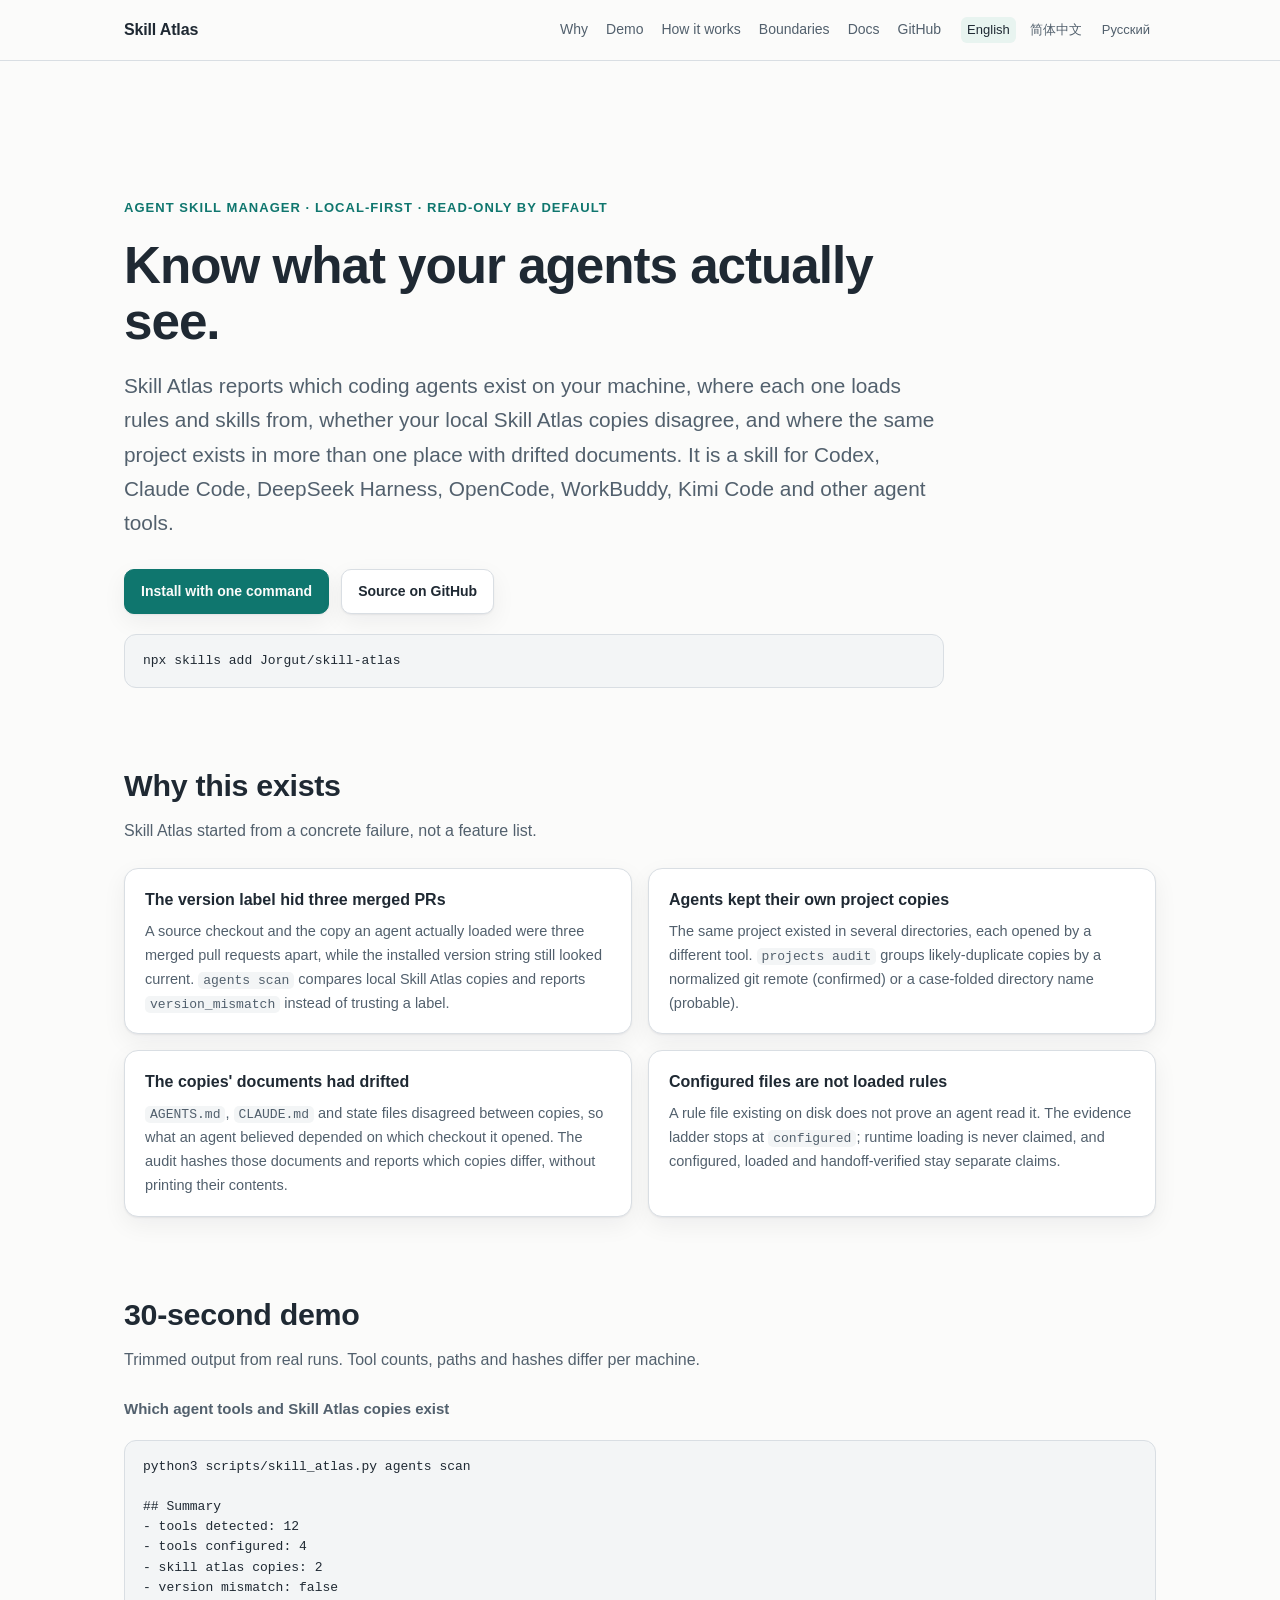
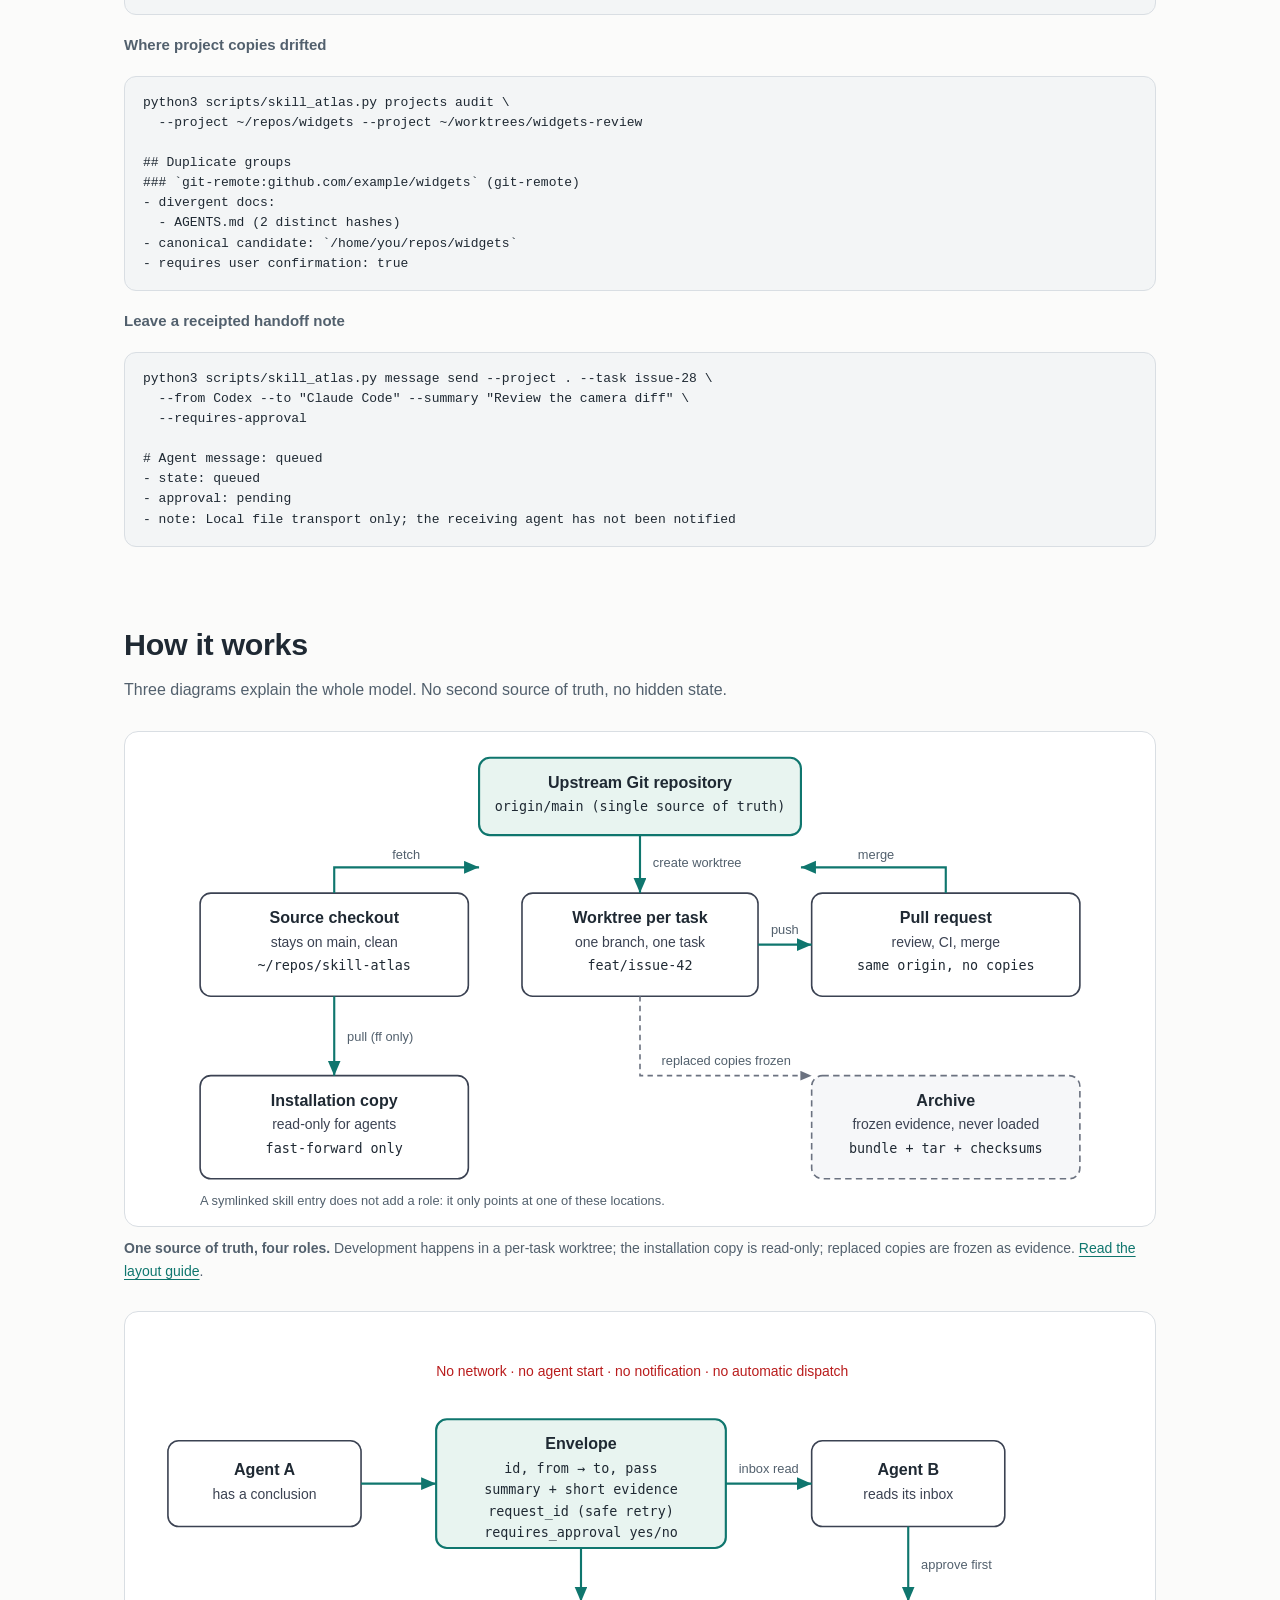
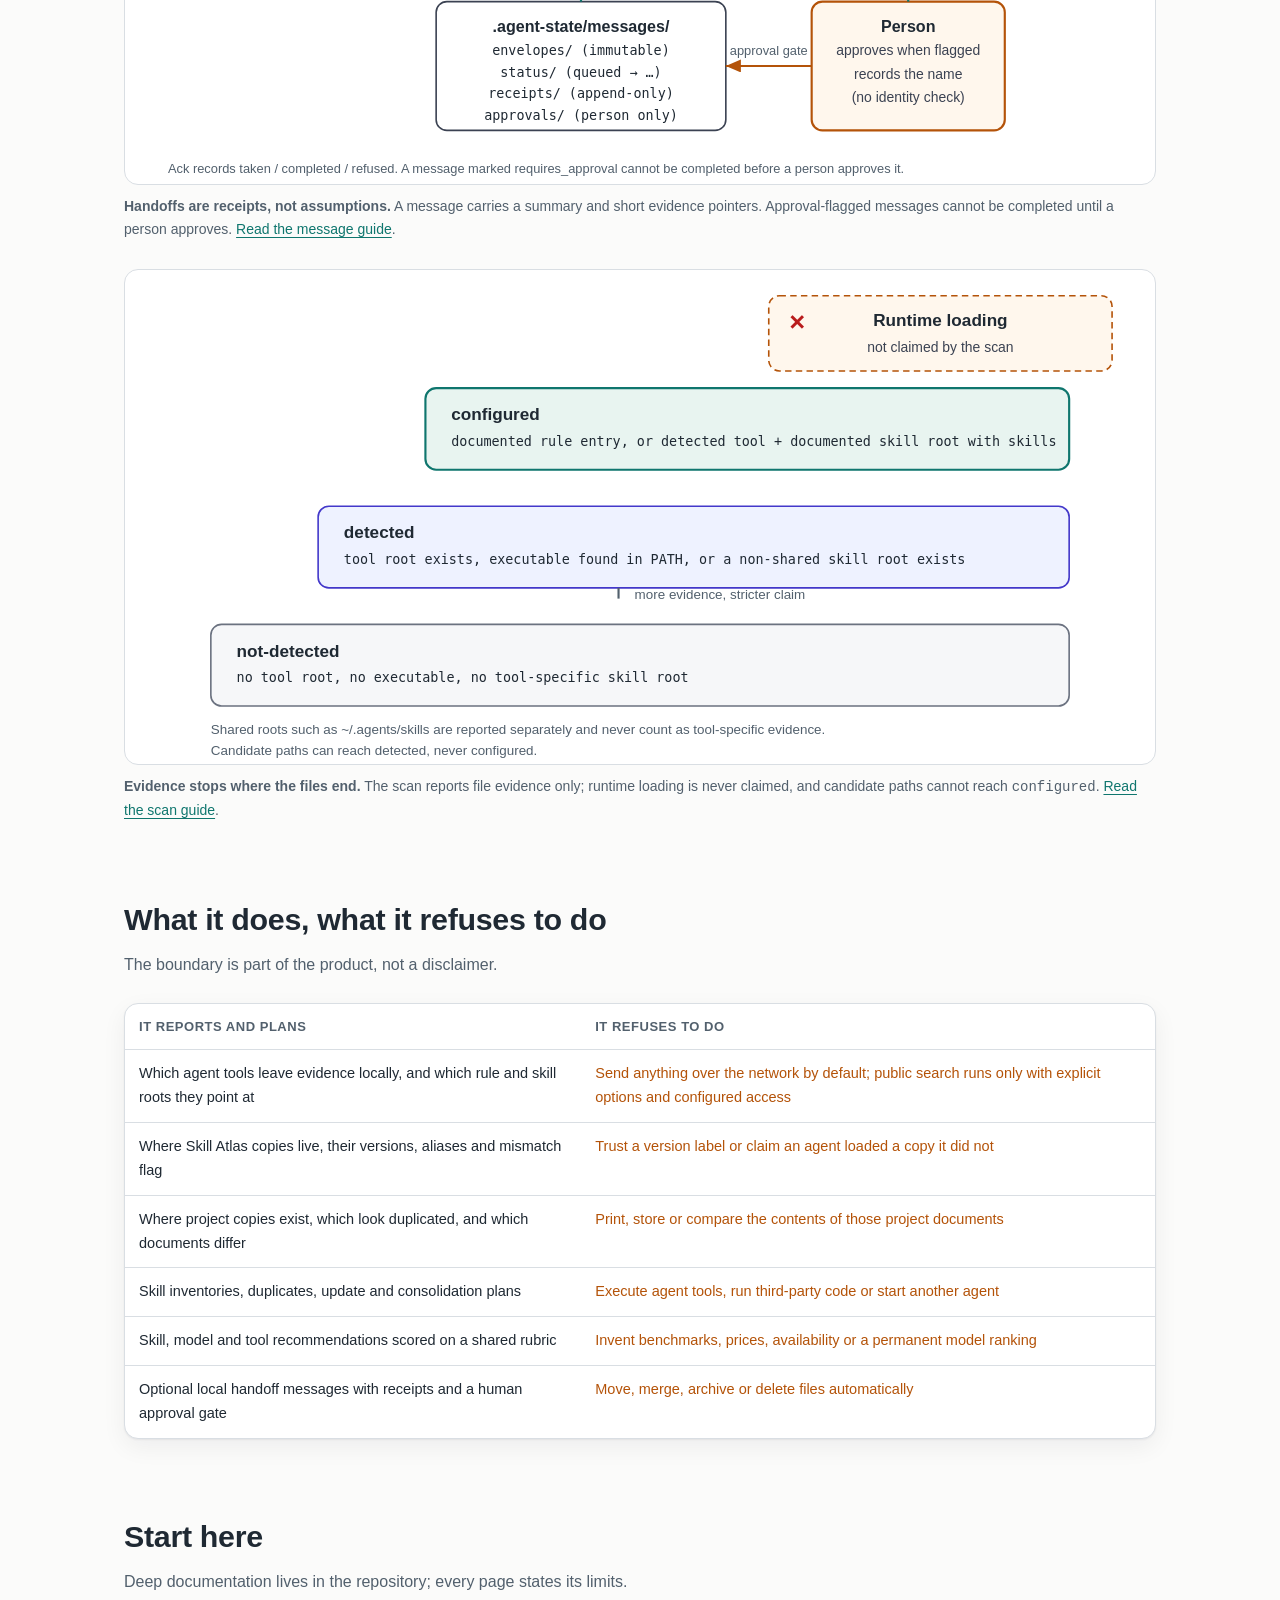
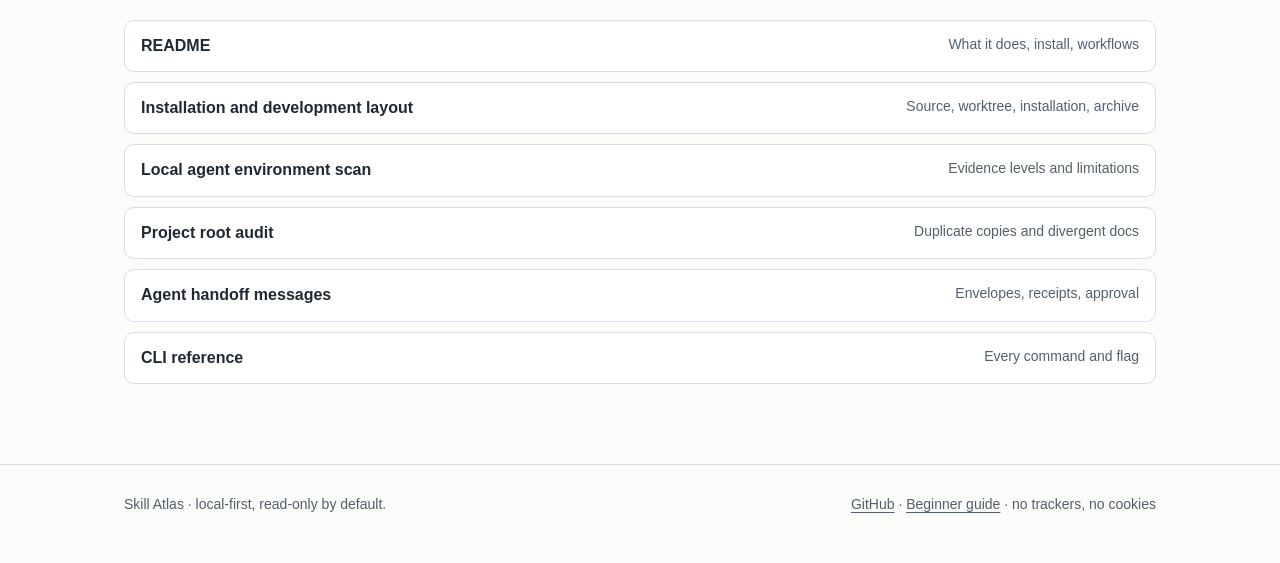
==== site/index.html @ aea569c9 "feat: add the static showcase site A dependency-free static site for GitHub Pages: landing copy, rea" ====
<!doctype html>
<html lang="en">
<head>
  <meta charset="utf-8">
  <meta name="viewport" content="width=device-width, initial-scale=1">
  <title>Skill Atlas — know what your agents actually see</title>
  <meta name="description" content="Read-only local evidence about installed coding agents, their rule and skill roots, Skill Atlas copies, and drifted project copies. One skill, one command.">
  <link rel="alternate" hreflang="en" href="https://jorgut.github.io/skill-atlas/">
  <link rel="alternate" hreflang="zh-CN" href="https://jorgut.github.io/skill-atlas/zh-CN/">
  <link rel="alternate" hreflang="ru" href="https://jorgut.github.io/skill-atlas/ru/">
  <link rel="stylesheet" href="styles.css">
</head>
<body>
  <a class="skip-link" href="#main">Skip to content</a>

  <header class="site">
    <div class="wrap">
      <a class="brand" href="./">Skill Atlas</a>
      <nav aria-label="Main">
        <a href="#why">Why</a>
        <a href="#demo">Demo</a>
        <a href="#how">How it works</a>
        <a href="#refuses">Boundaries</a>
        <a href="#start">Docs</a>
        <a href="https://github.com/Jorgut/skill-atlas">GitHub</a>
      </nav>
      <div class="lang" aria-label="Language">
        <a href="./" aria-current="page">English</a>
        <a href="zh-CN/" lang="zh-CN">简体中文</a>
        <a href="ru/" lang="ru">Русский</a>
      </div>
    </div>
  </header>

  <main id="main">
    <div class="wrap">
      <section class="hero" aria-labelledby="hero-title">
        <p class="eyebrow">Agent skill manager · local-first · read-only by default</p>
        <h1 id="hero-title">Know what your agents actually see.</h1>
        <p class="lede">
          Skill Atlas reports which coding agents exist on your machine, where each one loads rules and skills from,
          whether your local Skill Atlas copies disagree, and where the same project exists in more than one place
          with drifted documents. It is a skill for Codex, Claude Code, DeepSeek Harness, OpenCode, WorkBuddy,
          Kimi Code and other agent tools.
        </p>
        <div class="actions">
          <a class="button primary" href="#install">Install with one command</a>
          <a class="button" href="https://github.com/Jorgut/skill-atlas">Source on GitHub</a>
        </div>
        <pre id="install"><code>npx skills add Jorgut/skill-atlas</code></pre>
      </section>

      <section id="why" aria-labelledby="why-title">
        <h2 id="why-title">Why this exists</h2>
        <p class="section-note">Skill Atlas started from a concrete failure, not a feature list.</p>
        <div class="grid two">
          <div class="card">
            <h3>The version label hid three merged PRs</h3>
            <p>A source checkout and the copy an agent actually loaded were three merged pull requests apart,
              while the installed version string still looked current. <code>agents scan</code> compares local
              Skill Atlas copies and reports <code>version_mismatch</code> instead of trusting a label.</p>
          </div>
          <div class="card">
            <h3>Agents kept their own project copies</h3>
            <p>The same project existed in several directories, each opened by a different tool.
              <code>projects audit</code> groups likely-duplicate copies by a normalized git remote (confirmed)
              or a case-folded directory name (probable).</p>
          </div>
          <div class="card">
            <h3>The copies' documents had drifted</h3>
            <p><code>AGENTS.md</code>, <code>CLAUDE.md</code> and state files disagreed between copies, so what an
              agent believed depended on which checkout it opened. The audit hashes those documents and reports
              which copies differ, without printing their contents.</p>
          </div>
          <div class="card">
            <h3>Configured files are not loaded rules</h3>
            <p>A rule file existing on disk does not prove an agent read it. The evidence ladder stops at
              <code>configured</code>; runtime loading is never claimed, and configured, loaded and
              handoff-verified stay separate claims.</p>
          </div>
        </div>
      </section>

      <section id="demo" aria-labelledby="demo-title">
        <h2 id="demo-title">30-second demo</h2>
        <p class="section-note">Trimmed output from real runs. Tool counts, paths and hashes differ per machine.</p>
        <div class="demo">
          <h3>Which agent tools and Skill Atlas copies exist</h3>
          <pre><code>python3 scripts/skill_atlas.py agents scan

## Summary
- tools detected: 12
- tools configured: 4
- skill atlas copies: 2
- version mismatch: false</code></pre>

          <h3>Where project copies drifted</h3>
          <pre><code>python3 scripts/skill_atlas.py projects audit \
  --project ~/repos/widgets --project ~/worktrees/widgets-review

## Duplicate groups
### `git-remote:github.com/example/widgets` (git-remote)
- divergent docs:
  - AGENTS.md (2 distinct hashes)
- canonical candidate: `/home/you/repos/widgets`
- requires user confirmation: true</code></pre>

          <h3>Leave a receipted handoff note</h3>
          <pre><code>python3 scripts/skill_atlas.py message send --project . --task issue-28 \
  --from Codex --to "Claude Code" --summary "Review the camera diff" \
  --requires-approval

# Agent message: queued
- state: queued
- approval: pending
- note: Local file transport only; the receiving agent has not been notified</code></pre>
        </div>
      </section>

      <section id="how" aria-labelledby="how-title">
        <h2 id="how-title">How it works</h2>
        <p class="section-note">Three diagrams explain the whole model. No second source of truth, no hidden state.</p>

        <figure>
          <img src="assets/roles.svg" alt="Diagram: one upstream Git repository feeds a source checkout on main, a per-task worktree, a read-only installation copy, a pull request flow and a frozen archive.">
          <figcaption><strong>One source of truth, four roles.</strong> Development happens in a per-task worktree;
            the installation copy is read-only; replaced copies are frozen as evidence.
            <a href="https://github.com/Jorgut/skill-atlas/blob/main/docs/development-layout.md">Read the layout guide</a>.</figcaption>
        </figure>

        <figure>
          <img src="assets/message-flow.svg" alt="Diagram: a compact envelope moves from one agent through a local mailbox to a recipient, with append-only receipts and a human approval gate before completion.">
          <figcaption><strong>Handoffs are receipts, not assumptions.</strong> A message carries a summary and short
            evidence pointers. Approval-flagged messages cannot be completed until a person approves.
            <a href="https://github.com/Jorgut/skill-atlas/blob/main/docs/agent-messaging.md">Read the message guide</a>.</figcaption>
        </figure>

        <figure>
          <img src="assets/evidence-ladder.svg" alt="Diagram: three evidence levels, not-detected, detected and configured, with runtime loading marked as not claimed.">
          <figcaption><strong>Evidence stops where the files end.</strong> The scan reports file evidence only;
            runtime loading is never claimed, and candidate paths cannot reach <code>configured</code>.
            <a href="https://github.com/Jorgut/skill-atlas/blob/main/docs/agent-environments.md">Read the scan guide</a>.</figcaption>
        </figure>
      </section>

      <section id="refuses" aria-labelledby="refuses-title">
        <h2 id="refuses-title">What it does, what it refuses to do</h2>
        <p class="section-note">The boundary is part of the product, not a disclaimer.</p>
        <div class="table-wrap">
          <table>
            <thead>
              <tr><th scope="col">It reports and plans</th><th scope="col">It refuses to do</th></tr>
            </thead>
            <tbody>
              <tr><td>Which agent tools leave evidence locally, and which rule and skill roots they point at</td><td class="refuse">Send anything over the network by default; public search runs only with explicit options and configured access</td></tr>
              <tr><td>Where Skill Atlas copies live, their versions, aliases and mismatch flag</td><td class="refuse">Trust a version label or claim an agent loaded a copy it did not</td></tr>
              <tr><td>Where project copies exist, which look duplicated, and which documents differ</td><td class="refuse">Print, store or compare the contents of those project documents</td></tr>
              <tr><td>Skill inventories, duplicates, update and consolidation plans</td><td class="refuse">Execute agent tools, run third-party code or start another agent</td></tr>
              <tr><td>Skill, model and tool recommendations scored on a shared rubric</td><td class="refuse">Invent benchmarks, prices, availability or a permanent model ranking</td></tr>
              <tr><td>Optional local handoff messages with receipts and a human approval gate</td><td class="refuse">Move, merge, archive or delete files automatically</td></tr>
            </tbody>
          </table>
        </div>
      </section>

      <section id="start" aria-labelledby="start-title">
        <h2 id="start-title">Start here</h2>
        <p class="section-note">Deep documentation lives in the repository; every page states its limits.</p>
        <div class="links">
          <a href="https://github.com/Jorgut/skill-atlas/blob/main/README.md"><strong>README</strong><span>What it does, install, workflows</span></a>
          <a href="https://github.com/Jorgut/skill-atlas/blob/main/docs/development-layout.md"><strong>Installation and development layout</strong><span>Source, worktree, installation, archive</span></a>
          <a href="https://github.com/Jorgut/skill-atlas/blob/main/docs/agent-environments.md"><strong>Local agent environment scan</strong><span>Evidence levels and limitations</span></a>
          <a href="https://github.com/Jorgut/skill-atlas/blob/main/docs/project-root-audit.md"><strong>Project root audit</strong><span>Duplicate copies and divergent docs</span></a>
          <a href="https://github.com/Jorgut/skill-atlas/blob/main/docs/agent-messaging.md"><strong>Agent handoff messages</strong><span>Envelopes, receipts, approval</span></a>
          <a href="https://github.com/Jorgut/skill-atlas/blob/main/docs/cli-reference.md"><strong>CLI reference</strong><span>Every command and flag</span></a>
        </div>
      </section>
    </div>
  </main>

  <footer>
    <div class="wrap">
      <span>Skill Atlas · local-first, read-only by default.</span>
      <span><a href="https://github.com/Jorgut/skill-atlas">GitHub</a> · <a href="https://github.com/Jorgut/skill-atlas/blob/main/docs/GETTING_STARTED.en.md">Beginner guide</a> · no trackers, no cookies</span>
    </div>
  </footer>
</body>
</html>
---- site/styles.css ----
:root {
  color-scheme: light dark;
  --bg: #fbfbfa;
  --surface: #ffffff;
  --text: #1f2933;
  --muted: #52606d;
  --line: #d9dee3;
  --accent: #0f766e;
  --accent-soft: #e8f4f0;
  --warn: #b45309;
  --warn-soft: #fff7ed;
  --code-bg: #f3f5f6;
  --shadow: 0 1px 2px rgb(15 23 42 / 6%), 0 8px 24px rgb(15 23 42 / 6%);
  --width: 1080px;
  --radius: 14px;
}

@media (prefers-color-scheme: dark) {
  :root {
    --bg: #101418;
    --surface: #171d23;
    --text: #e6edf3;
    --muted: #9aa7b4;
    --line: #2c3742;
    --accent: #5eead4;
    --accent-soft: #10322e;
    --warn: #fbbf24;
    --warn-soft: #2a1f0d;
    --code-bg: #0b0f13;
    --shadow: none;
  }
}

* { box-sizing: border-box; }

html { scroll-behavior: smooth; }
@media (prefers-reduced-motion: reduce) {
  html { scroll-behavior: auto; }
}

body {
  margin: 0;
  background: var(--bg);
  color: var(--text);
  font: 16px/1.65 -apple-system, BlinkMacSystemFont, "Segoe UI", "Noto Sans", "Helvetica Neue", Arial, sans-serif;
  -webkit-font-smoothing: antialiased;
}

a { color: var(--accent); text-decoration-thickness: 1px; text-underline-offset: 3px; }
a:hover { text-decoration-thickness: 2px; }
a:focus-visible, button:focus-visible {
  outline: 3px solid var(--accent);
  outline-offset: 2px;
  border-radius: 4px;
}

.wrap { max-width: var(--width); margin: 0 auto; padding: 0 24px; }

header.site {
  border-bottom: 1px solid var(--line);
  background: color-mix(in srgb, var(--bg) 88%, transparent);
  backdrop-filter: blur(10px);
  position: sticky;
  top: 0;
  z-index: 10;
}
header.site .wrap {
  display: flex;
  align-items: center;
  gap: 20px;
  min-height: 60px;
  flex-wrap: wrap;
}
.brand { font-weight: 700; letter-spacing: -0.01em; color: var(--text); text-decoration: none; }
header.site nav { margin-left: auto; display: flex; gap: 18px; flex-wrap: wrap; }
header.site nav a { color: var(--muted); text-decoration: none; font-size: 14px; }
header.site nav a:hover { color: var(--text); }
.lang { display: flex; gap: 8px; font-size: 13px; color: var(--muted); }
.lang a { color: var(--muted); text-decoration: none; padding: 2px 6px; border-radius: 6px; }
.lang a[aria-current="page"] { color: var(--text); background: var(--accent-soft); }

main { padding: 64px 0 80px; }

.hero { display: grid; gap: 20px; max-width: 820px; }
.eyebrow {
  margin: 0;
  font-size: 13px;
  letter-spacing: 0.08em;
  text-transform: uppercase;
  color: var(--accent);
  font-weight: 600;
}
h1 { margin: 0; font-size: clamp(2rem, 5vw, 3.2rem); line-height: 1.08; letter-spacing: -0.02em; }
.lede { margin: 0; font-size: clamp(1.05rem, 2.2vw, 1.3rem); color: var(--muted); max-width: 72ch; }
.actions { display: flex; gap: 12px; flex-wrap: wrap; margin-top: 8px; }
.button {
  display: inline-flex;
  align-items: center;
  gap: 8px;
  padding: 10px 16px;
  border-radius: 10px;
  border: 1px solid var(--line);
  background: var(--surface);
  color: var(--text);
  text-decoration: none;
  font-weight: 600;
  font-size: 14px;
  box-shadow: var(--shadow);
}
.button.primary { background: var(--accent); border-color: var(--accent); color: var(--bg); }
.button:hover { text-decoration: none; border-color: var(--accent); }

section { margin-top: 72px; }
section > h2 { margin: 0 0 8px; font-size: clamp(1.4rem, 3vw, 1.9rem); letter-spacing: -0.01em; }
.section-note { margin: 0 0 24px; color: var(--muted); max-width: 76ch; }

.grid { display: grid; gap: 16px; }
@media (min-width: 760px) {
  .grid.two { grid-template-columns: 1fr 1fr; }
  .grid.three { grid-template-columns: repeat(3, 1fr); }
}

.card {
  background: var(--surface);
  border: 1px solid var(--line);
  border-radius: var(--radius);
  padding: 18px 20px;
  box-shadow: var(--shadow);
}
.card h3 { margin: 0 0 6px; font-size: 16px; }
.card p { margin: 0; color: var(--muted); font-size: 14.5px; }

ul.plain { margin: 0; padding-left: 1.2em; color: var(--muted); }
ul.plain li { margin: 6px 0; }
ul.plain strong { color: var(--text); }

pre {
  margin: 0;
  padding: 16px 18px;
  overflow-x: auto;
  background: var(--code-bg);
  border: 1px solid var(--line);
  border-radius: 12px;
  font: 13px/1.55 ui-monospace, "SF Mono", Menlo, Consolas, monospace;
}
code { font-family: ui-monospace, "SF Mono", Menlo, Consolas, monospace; }
p code, li code, td code { background: var(--code-bg); padding: 1px 5px; border-radius: 5px; font-size: 0.9em; }
.demo { display: grid; gap: 18px; margin-top: 20px; }
.demo h3 { margin: 0; font-size: 15px; color: var(--muted); font-weight: 600; }

figure { margin: 28px 0 0; }
figure img { display: block; width: 100%; height: auto; border-radius: var(--radius); border: 1px solid var(--line); background: var(--surface); }
figcaption { margin-top: 10px; color: var(--muted); font-size: 14px; }

table { width: 100%; border-collapse: collapse; margin-top: 20px; font-size: 14.5px; }
th, td { text-align: left; vertical-align: top; padding: 12px 14px; border-bottom: 1px solid var(--line); }
th { color: var(--muted); font-size: 13px; letter-spacing: 0.04em; text-transform: uppercase; }
td.refuse { color: var(--warn); }
tr:last-child td { border-bottom: 0; }
.table-wrap { overflow-x: auto; background: var(--surface); border: 1px solid var(--line); border-radius: var(--radius); box-shadow: var(--shadow); }
.table-wrap table { margin: 0; }

.links { display: grid; gap: 10px; margin-top: 16px; }
.links a { display: flex; justify-content: space-between; gap: 16px; padding: 12px 16px; background: var(--surface); border: 1px solid var(--line); border-radius: 10px; text-decoration: none; color: var(--text); }
.links a span { color: var(--muted); font-size: 14px; }
.links a:hover { border-color: var(--accent); }

footer { border-top: 1px solid var(--line); padding: 28px 0 48px; color: var(--muted); font-size: 14px; }
footer .wrap { display: flex; justify-content: space-between; gap: 20px; flex-wrap: wrap; }
footer a { color: var(--muted); }

.skip-link { position: absolute; left: -9999px; top: 8px; background: var(--surface); padding: 8px 12px; border-radius: 8px; border: 1px solid var(--line); z-index: 20; }
.skip-link:focus { left: 16px; }
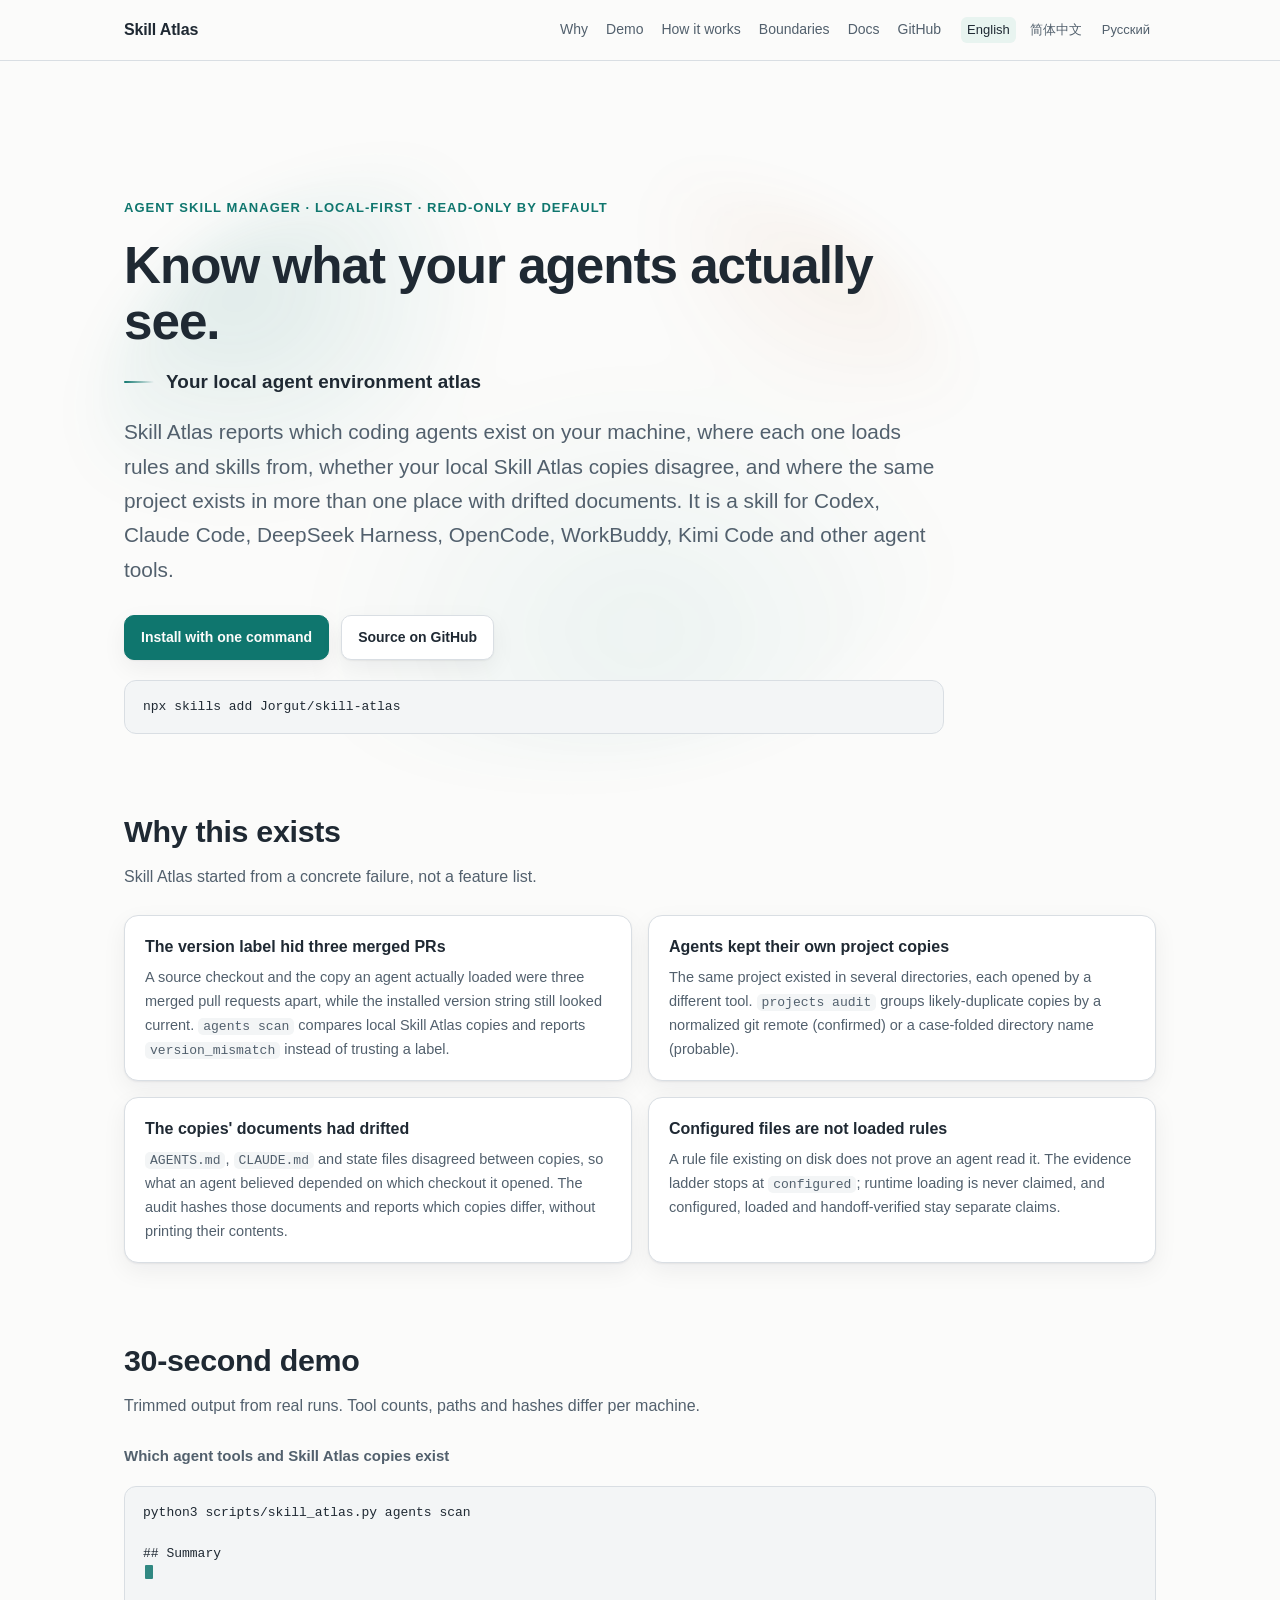
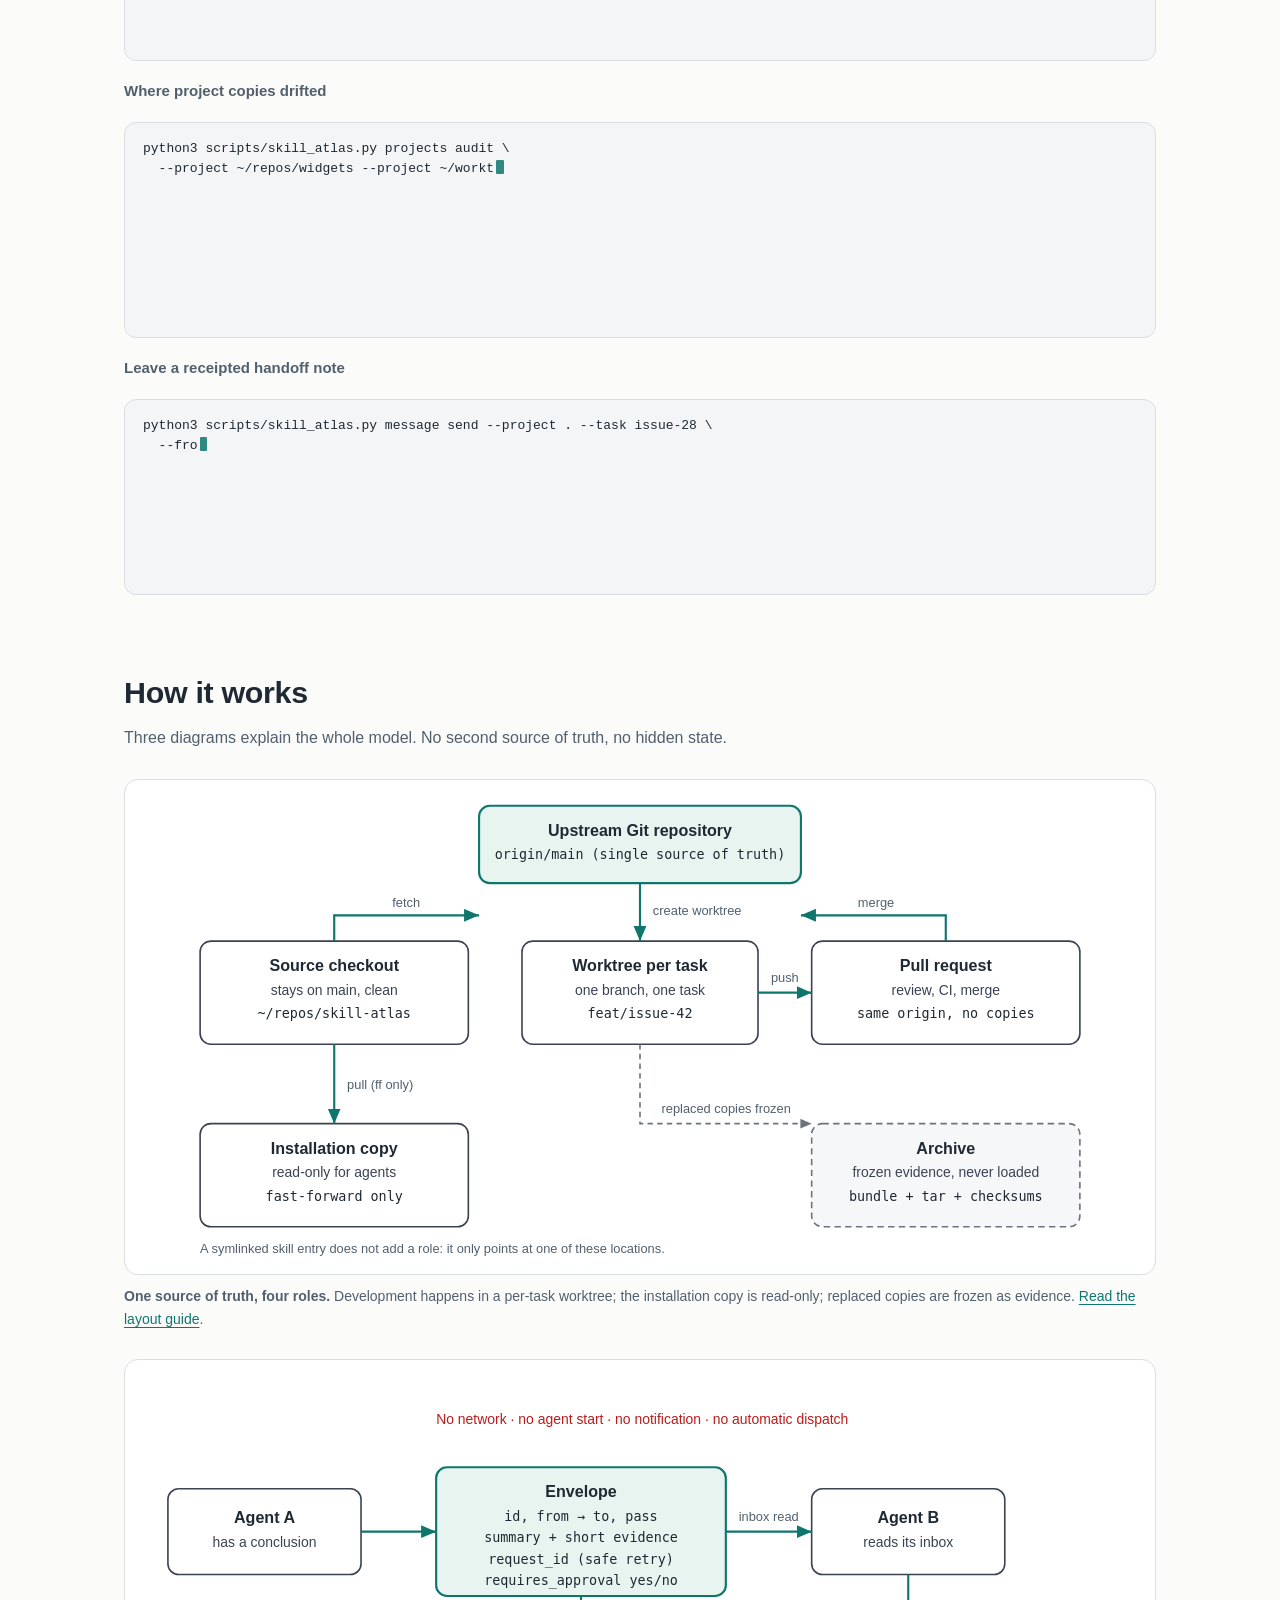
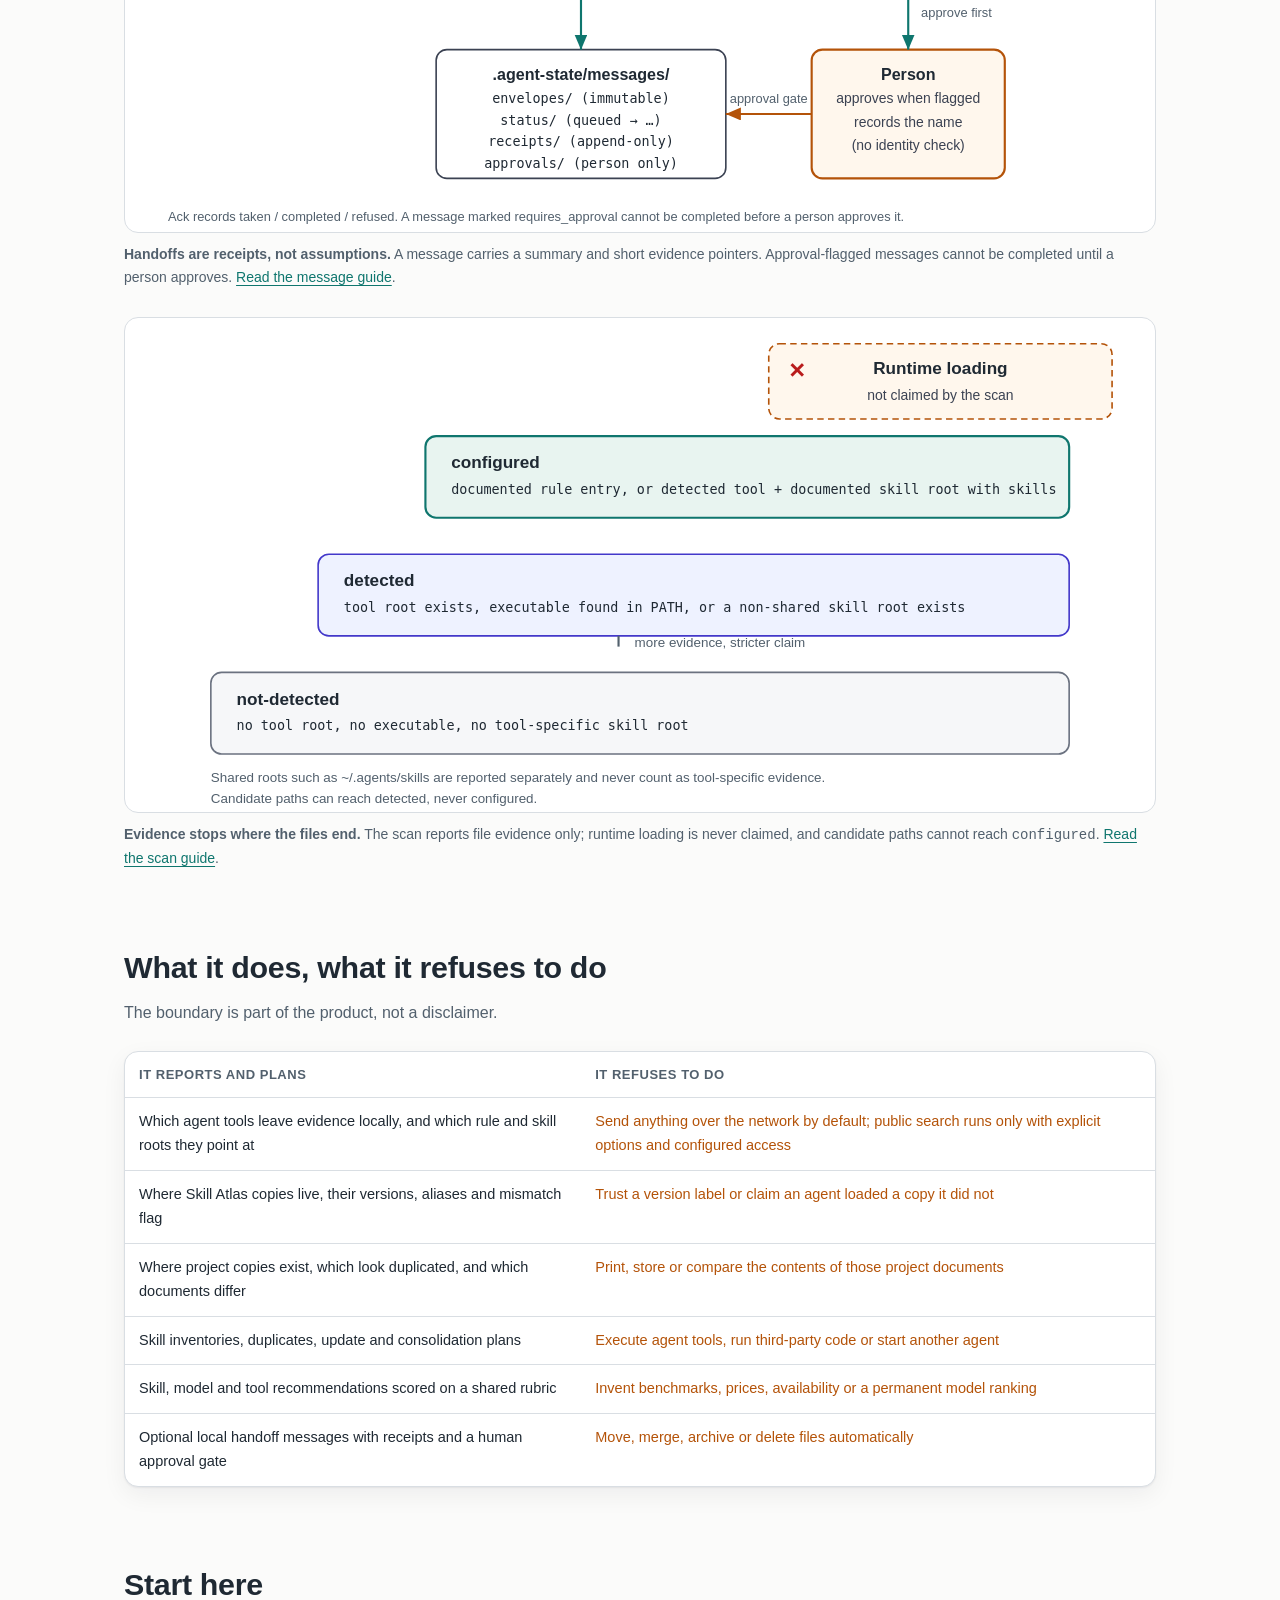
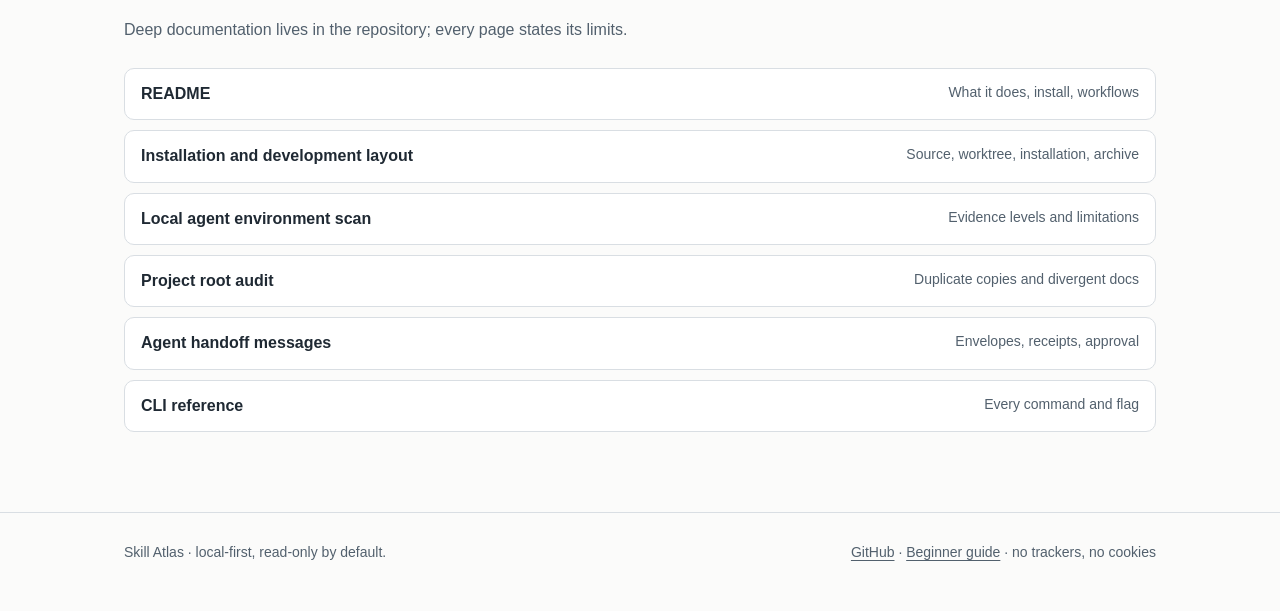
==== commit 2f3fce03: "feat(site): add interaction motion and a screenshot script Add progressive-enhancement motion to the" ====
--- a/site/index.html
+++ b/site/index.html
@@ -9,6 +9,7 @@
   <link rel="alternate" hreflang="zh-CN" href="https://jorgut.github.io/skill-atlas/zh-CN/">
   <link rel="alternate" hreflang="ru" href="https://jorgut.github.io/skill-atlas/ru/">
   <link rel="stylesheet" href="styles.css">
+  <script src="motion.js" defer></script>
 </head>
 <body>
   <a class="skip-link" href="#main">Skip to content</a>
@@ -37,6 +38,7 @@
       <section class="hero" aria-labelledby="hero-title">
         <p class="eyebrow">Agent skill manager · local-first · read-only by default</p>
         <h1 id="hero-title">Know what your agents actually see.</h1>
+        <p class="positioning">Your local agent environment atlas</p>
         <p class="lede">
           Skill Atlas reports which coding agents exist on your machine, where each one loads rules and skills from,
           whether your local Skill Atlas copies disagree, and where the same project exists in more than one place
--- a/site/styles.css
+++ b/site/styles.css
@@ -171,3 +171,239 @@
 
 .skip-link { position: absolute; left: -9999px; top: 8px; background: var(--surface); padding: 8px 12px; border-radius: 8px; border: 1px solid var(--line); z-index: 20; }
 .skip-link:focus { left: 16px; }
+
+/* ---------------------------------------------------------------------------
+   Motion and interaction polish
+   Static GitHub Pages: CSS transitions/animations plus one deferred script
+   (motion.js). Everything below is progressive enhancement. Nothing is hidden
+   unless motion.js has opted in by adding `js-ready` to <html>, and every
+   animation is skipped for visitors who ask for reduced motion.
+--------------------------------------------------------------------------- */
+
+:root {
+  --ease-out: cubic-bezier(0.16, 1, 0.3, 1);
+  --ease-soft: cubic-bezier(0.33, 1, 0.68, 1);
+  --lift-shadow: 0 18px 40px -22px rgb(15 23 42 / 30%), 0 4px 14px rgb(15 23 42 / 8%);
+}
+
+@media (prefers-color-scheme: dark) {
+  :root {
+    --lift-shadow: 0 18px 40px -20px rgb(0 0 0 / 60%), 0 4px 14px rgb(0 0 0 / 25%);
+  }
+}
+
+/* Short positioning line under the hero h1. */
+.positioning {
+  display: flex;
+  align-items: center;
+  gap: 12px;
+  margin: 0;
+  font-size: clamp(1.02rem, 1.9vw, 1.18rem);
+  font-weight: 600;
+  line-height: 1.4;
+  letter-spacing: 0.005em;
+  color: var(--text);
+}
+.positioning::before {
+  content: "";
+  flex: none;
+  width: 30px;
+  height: 2px;
+  border-radius: 2px;
+  background: linear-gradient(90deg, var(--accent), transparent);
+}
+
+/* Section anchors clear the sticky header when smooth-scrolled to. */
+section[id] { scroll-margin-top: 84px; }
+@media (max-width: 600px) {
+  /* The wrapped sticky header is taller on narrow screens. */
+  section[id] { scroll-margin-top: 160px; }
+}
+
+/* Hero: a soft, slow halo behind the copy. Only opacity/transform animate. */
+.hero { position: relative; isolation: isolate; }
+.hero::before {
+  content: "";
+  position: absolute;
+  inset: -40px -4% -30px;
+  z-index: -1;
+  pointer-events: none;
+  border-radius: 48%;
+  background:
+    radial-gradient(42% 52% at 16% 22%, color-mix(in srgb, var(--accent) 22%, transparent) 0%, transparent 72%),
+    radial-gradient(38% 48% at 88% 12%, color-mix(in srgb, var(--warn) 13%, transparent) 0%, transparent 70%),
+    radial-gradient(52% 60% at 62% 78%, color-mix(in srgb, var(--accent) 11%, transparent) 0%, transparent 75%);
+  opacity: 0.55;
+  filter: blur(26px);
+}
+
+/* Header gains depth once the page is scrolled. */
+header.site { transition: background-color 0.3s var(--ease-soft), border-color 0.3s var(--ease-soft), box-shadow 0.3s var(--ease-soft); }
+header.site.is-scrolled {
+  background: color-mix(in srgb, var(--bg) 96%, transparent);
+  border-bottom-color: color-mix(in srgb, var(--accent) 24%, var(--line));
+  box-shadow: 0 14px 32px -26px rgb(15 23 42 / 45%), 0 1px 0 rgb(15 23 42 / 4%);
+}
+@media (prefers-color-scheme: dark) {
+  header.site.is-scrolled { box-shadow: 0 14px 32px -24px rgb(0 0 0 / 80%); }
+}
+
+/* Terminal presentation (typing is done by motion.js; styling only here). */
+pre.term { position: relative; }
+pre.term .term-caret {
+  display: inline-block;
+  width: 0.6em;
+  height: 1.1em;
+  margin-left: 2px;
+  vertical-align: -0.18em;
+  border-radius: 1px;
+  background: var(--accent);
+  opacity: 0.85;
+}
+
+/* Screen-reader-only copy of the full demo output, present while typing. */
+.sr-only {
+  position: absolute;
+  width: 1px;
+  height: 1px;
+  padding: 0;
+  margin: -1px;
+  overflow: hidden;
+  clip: rect(0 0 0 0);
+  white-space: nowrap;
+  border: 0;
+}
+
+@media (prefers-reduced-motion: no-preference) {
+  /* Hero entrance: pure CSS, so it also works without JavaScript. */
+  .hero > * { animation: hero-rise 0.75s var(--ease-out) both; }
+  .hero > :nth-child(1) { animation-delay: 0.05s; }
+  .hero > :nth-child(2) { animation-delay: 0.13s; }
+  .hero > :nth-child(3) { animation-delay: 0.21s; }
+  .hero > :nth-child(4) { animation-delay: 0.29s; }
+  .hero > :nth-child(5) { animation-delay: 0.37s; }
+  .hero > :nth-child(6) { animation-delay: 0.45s; }
+
+  .hero::before { animation: hero-glow 10s ease-in-out infinite alternate; }
+
+  pre.term .term-caret { animation: caret-blink 1.05s steps(1) infinite; }
+
+  /* Scroll reveals. motion.js adds .reveal only to elements that are below the
+     viewport on load, then adds .is-visible when they enter. No-JS, reduced
+     motion, or a script error all leave the content fully visible. */
+  html.js-ready .reveal { transition: opacity 0.65s var(--ease-out), transform 0.65s var(--ease-out); }
+  html.js-ready .reveal:not(.is-visible) { opacity: 0; transform: translate3d(0, 20px, 0); }
+
+  html.js-ready .grid > .reveal:nth-child(2),
+  html.js-ready .links > .reveal:nth-child(2) { transition-delay: 70ms; }
+  html.js-ready .grid > .reveal:nth-child(3),
+  html.js-ready .links > .reveal:nth-child(3) { transition-delay: 140ms; }
+  html.js-ready .grid > .reveal:nth-child(4),
+  html.js-ready .links > .reveal:nth-child(4) { transition-delay: 210ms; }
+  html.js-ready .links > .reveal:nth-child(5) { transition-delay: 280ms; }
+  html.js-ready .links > .reveal:nth-child(6) { transition-delay: 350ms; }
+  html.js-ready #how figure.reveal:nth-of-type(2) { transition-delay: 90ms; }
+  html.js-ready #how figure.reveal:nth-of-type(3) { transition-delay: 180ms; }
+
+  /* Micro-interactions: lift, glow and border shifts on hover/focus. */
+  .button {
+    transition: transform 0.28s var(--ease-out), box-shadow 0.28s var(--ease-out),
+                border-color 0.28s var(--ease-soft), background-color 0.28s var(--ease-soft);
+  }
+  .button:hover,
+  .button:focus-visible { transform: translate3d(0, -2px, 0); box-shadow: var(--lift-shadow); }
+  .button:active { transform: translate3d(0, 0, 0) scale(0.985); }
+  .button.primary:hover,
+  .button.primary:focus-visible {
+    box-shadow: 0 0 0 1px color-mix(in srgb, var(--accent) 40%, transparent),
+                0 16px 34px -18px color-mix(in srgb, var(--accent) 65%, transparent);
+  }
+
+  .card {
+    transition: transform 0.3s var(--ease-out), border-color 0.3s var(--ease-soft),
+                box-shadow 0.3s var(--ease-soft), background-color 0.3s var(--ease-soft);
+  }
+  .card:hover,
+  .card:focus-within {
+    transform: translate3d(0, -3px, 0);
+    border-color: color-mix(in srgb, var(--accent) 42%, var(--line));
+    box-shadow: var(--lift-shadow);
+  }
+
+  figure { transition: transform 0.35s var(--ease-out); }
+  figure img { transition: border-color 0.35s var(--ease-soft), box-shadow 0.35s var(--ease-soft); }
+  figure:hover { transform: translate3d(0, -3px, 0); }
+  figure:hover img {
+    border-color: color-mix(in srgb, var(--accent) 40%, var(--line));
+    box-shadow: var(--lift-shadow);
+  }
+
+  .links a {
+    transition: transform 0.25s var(--ease-out), border-color 0.25s var(--ease-soft),
+                background-color 0.25s var(--ease-soft), box-shadow 0.25s var(--ease-soft);
+  }
+  .links a:hover,
+  .links a:focus-visible {
+    transform: translate3d(0, -1px, 0);
+    box-shadow: 0 12px 26px -20px rgb(15 23 42 / 40%);
+  }
+
+  header.site nav a { position: relative; }
+  header.site nav a::after {
+    content: "";
+    position: absolute;
+    left: 0;
+    right: 0;
+    bottom: -3px;
+    height: 1.5px;
+    border-radius: 2px;
+    background: currentColor;
+    transform: scaleX(0);
+    transform-origin: left;
+    transition: transform 0.25s var(--ease-out);
+  }
+  header.site nav a:hover::after,
+  header.site nav a:focus-visible::after { transform: scaleX(1); }
+
+  .lang a { transition: background-color 0.2s var(--ease-soft), color 0.2s var(--ease-soft); }
+
+  tbody tr { transition: background-color 0.2s var(--ease-soft); }
+  tbody tr:hover { background: color-mix(in srgb, var(--accent-soft) 45%, transparent); }
+}
+
+@keyframes hero-rise {
+  from { opacity: 0; transform: translate3d(0, 16px, 0); }
+  to { opacity: 1; transform: translate3d(0, 0, 0); }
+}
+
+@keyframes hero-glow {
+  from { opacity: 0.44; transform: translate3d(0, 0, 0) scale(1); }
+  to { opacity: 0.68; transform: translate3d(0, -10px, 0) scale(1.05); }
+}
+
+@keyframes caret-blink {
+  50% { opacity: 0; }
+}
+
+@media (prefers-reduced-motion: reduce) {
+  .hero > *,
+  .hero::before,
+  pre.term .term-caret { animation: none; }
+  header.site,
+  .button,
+  .card,
+  figure,
+  figure img,
+  .links a,
+  .lang a,
+  header.site nav a::after,
+  tbody tr { transition: none; }
+  .button:hover,
+  .button:focus-visible,
+  .card:hover,
+  .card:focus-within,
+  figure:hover,
+  .links a:hover,
+  .links a:focus-visible { transform: none; }
+  header.site nav a::after { transition: none; }
+}
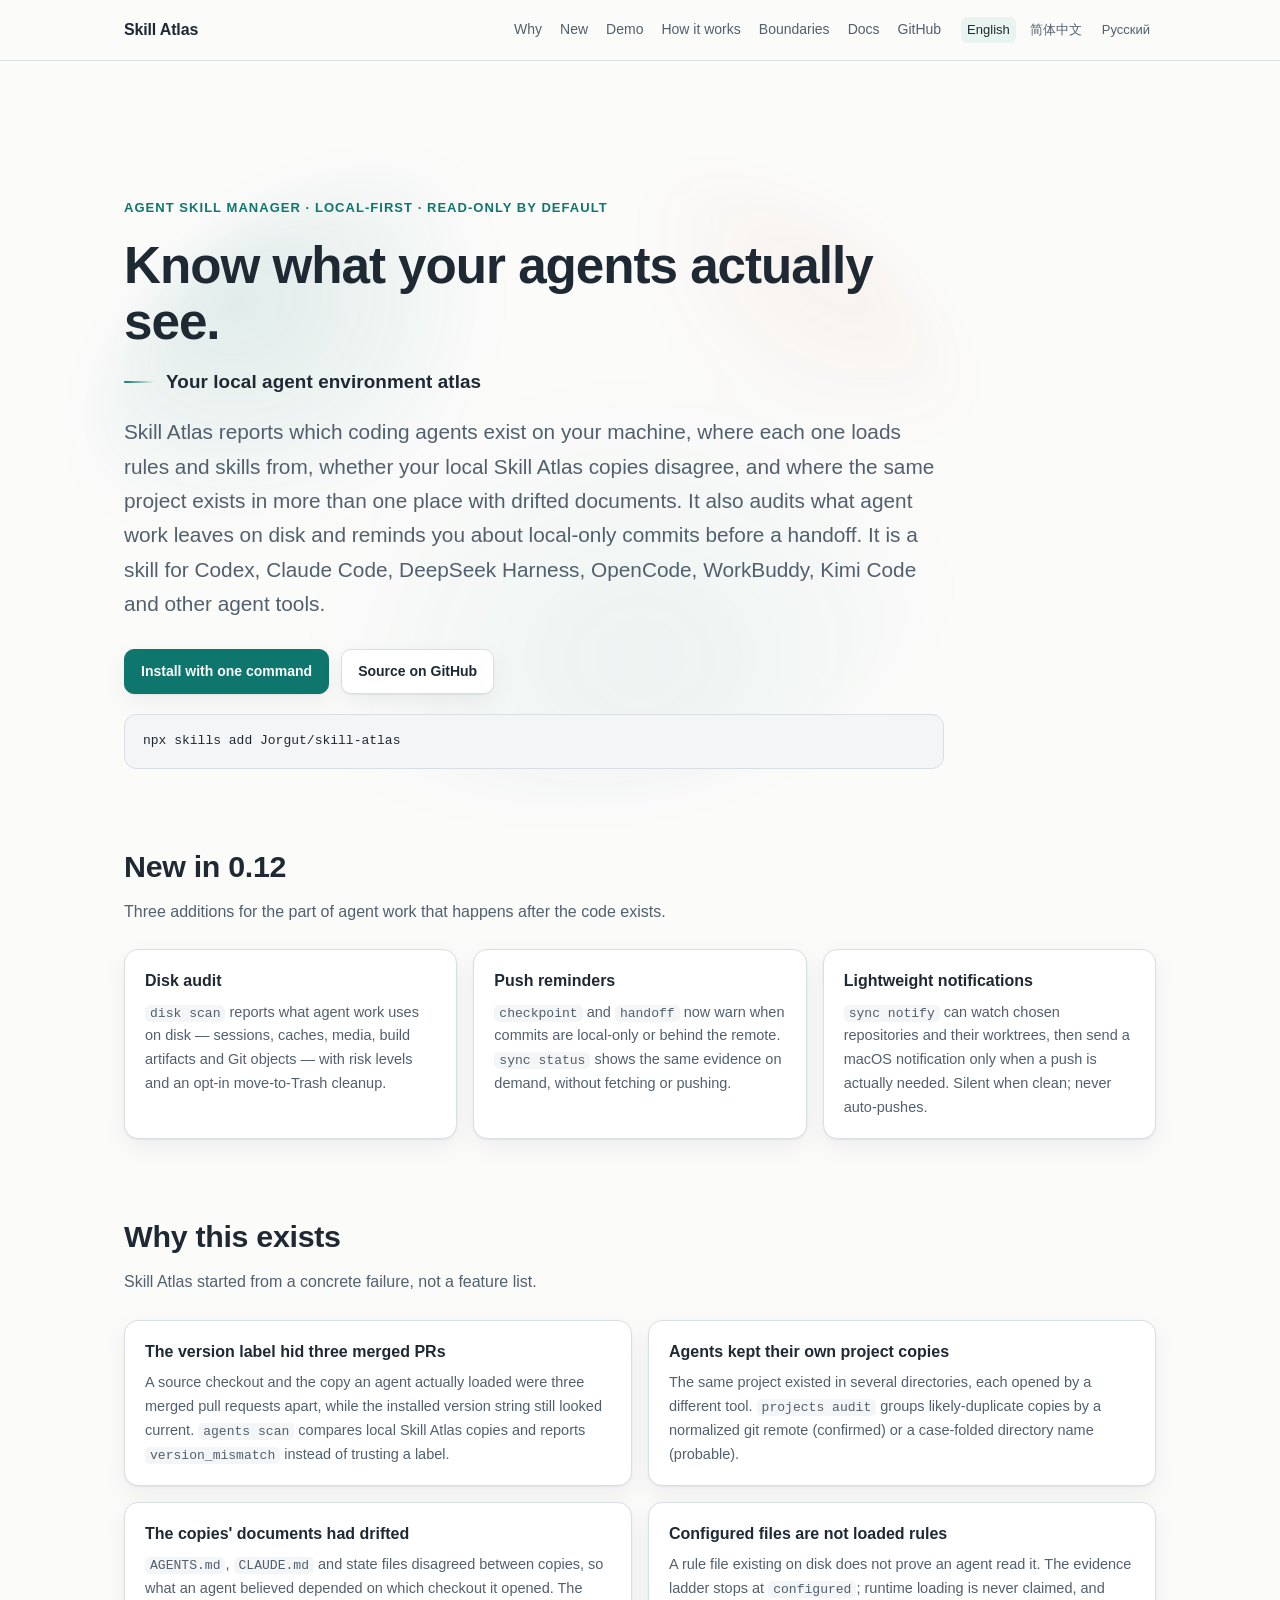
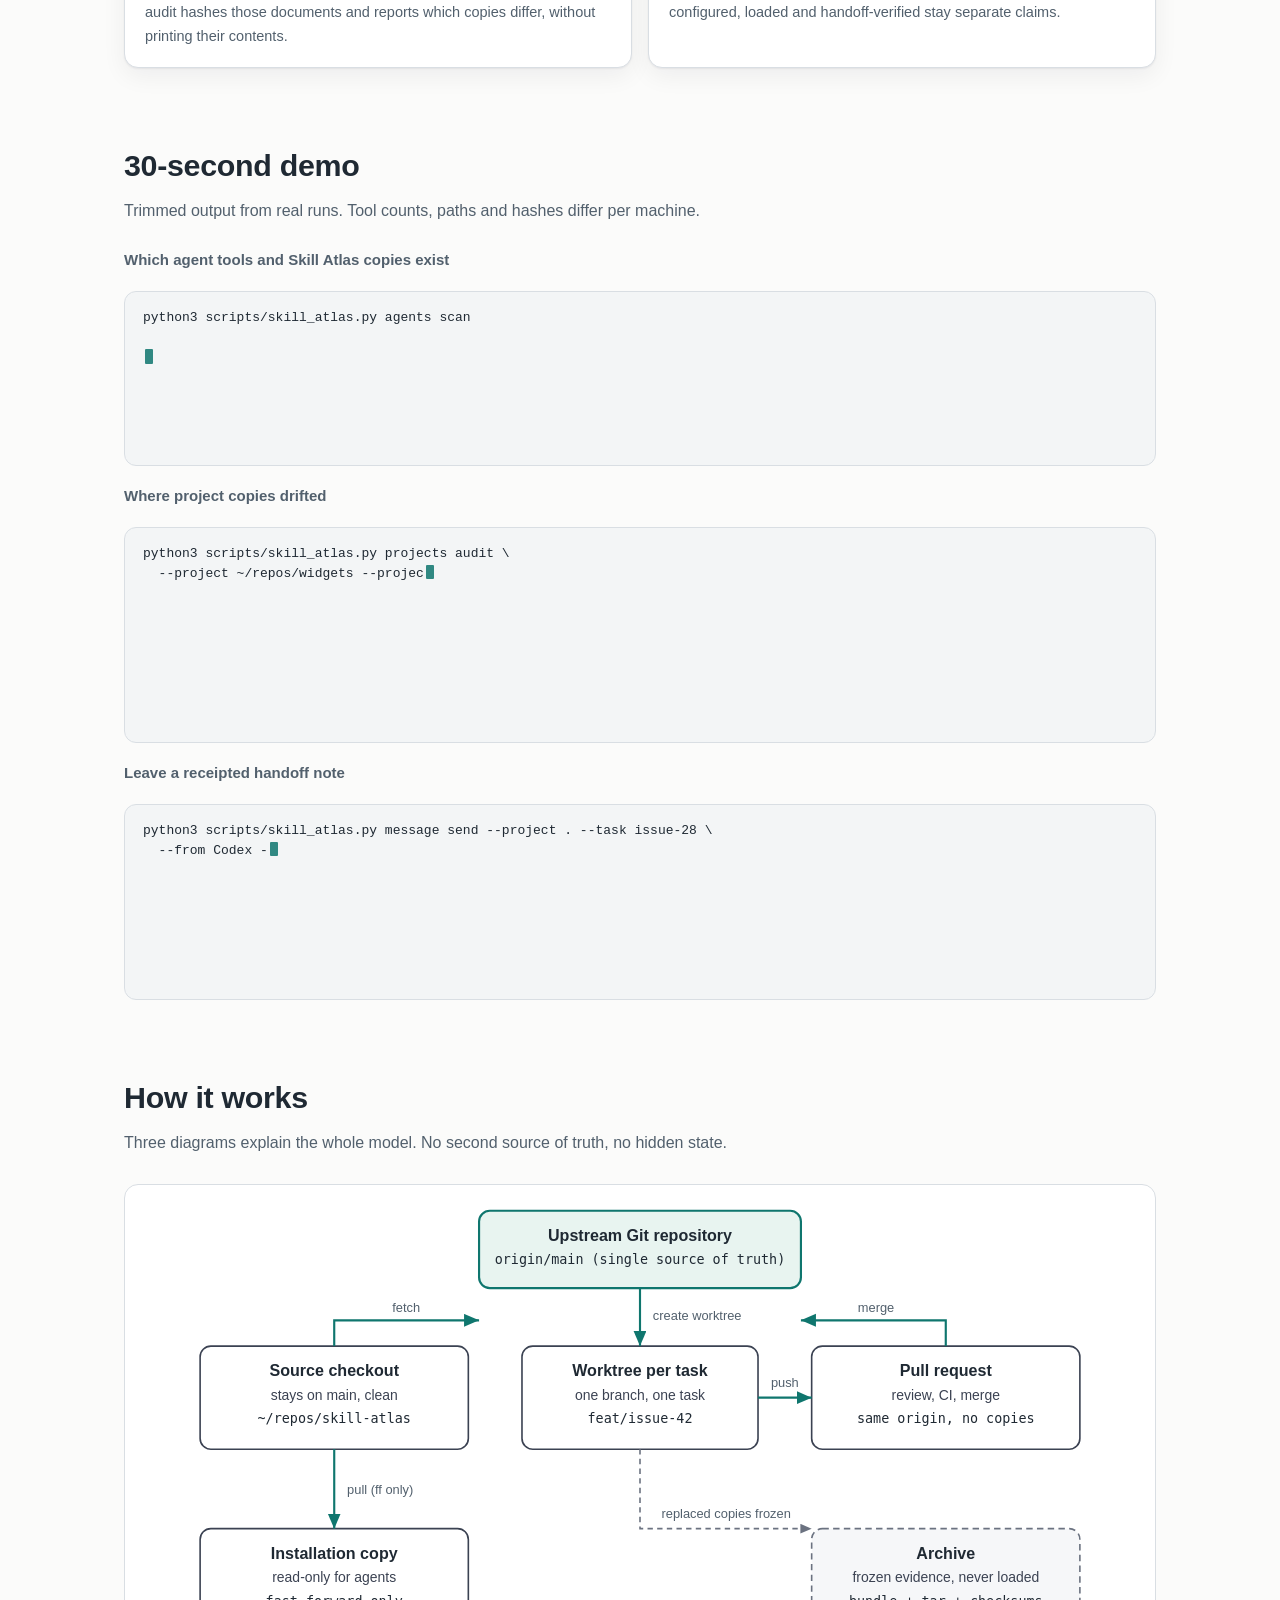
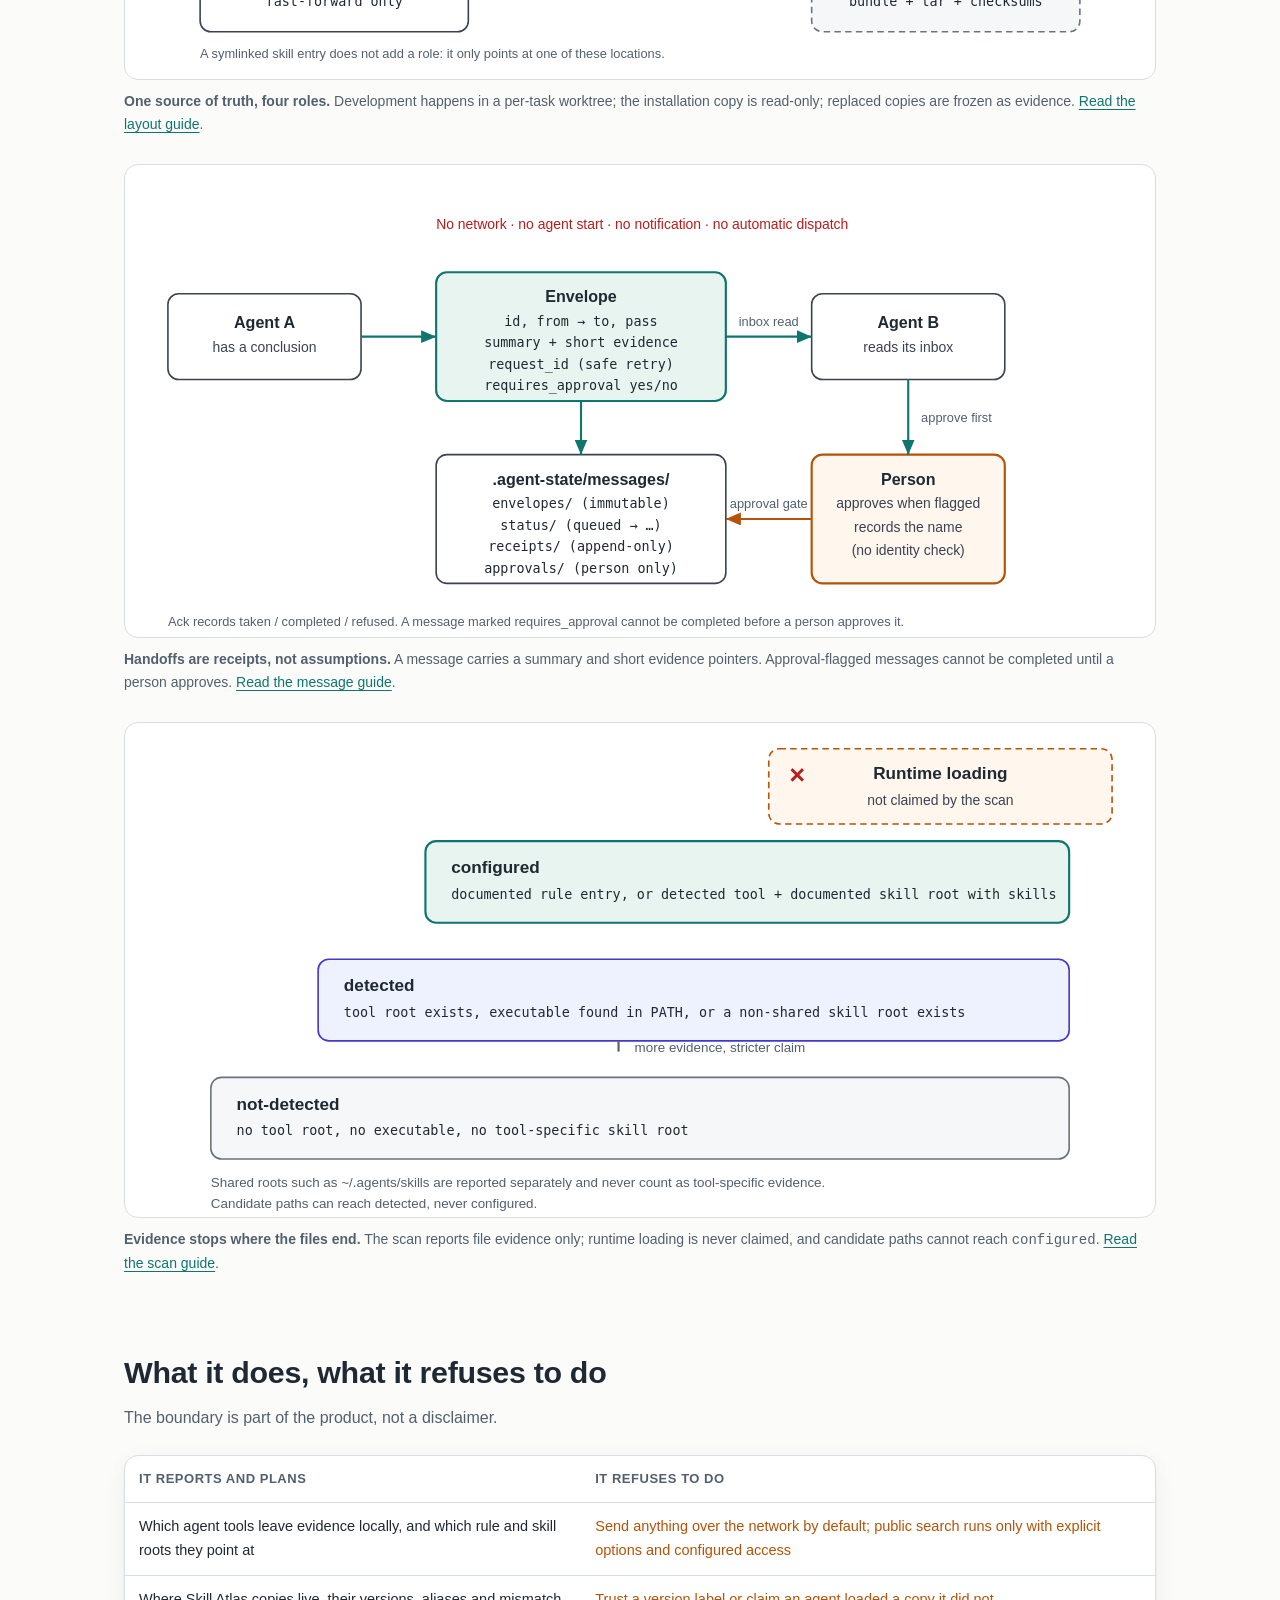
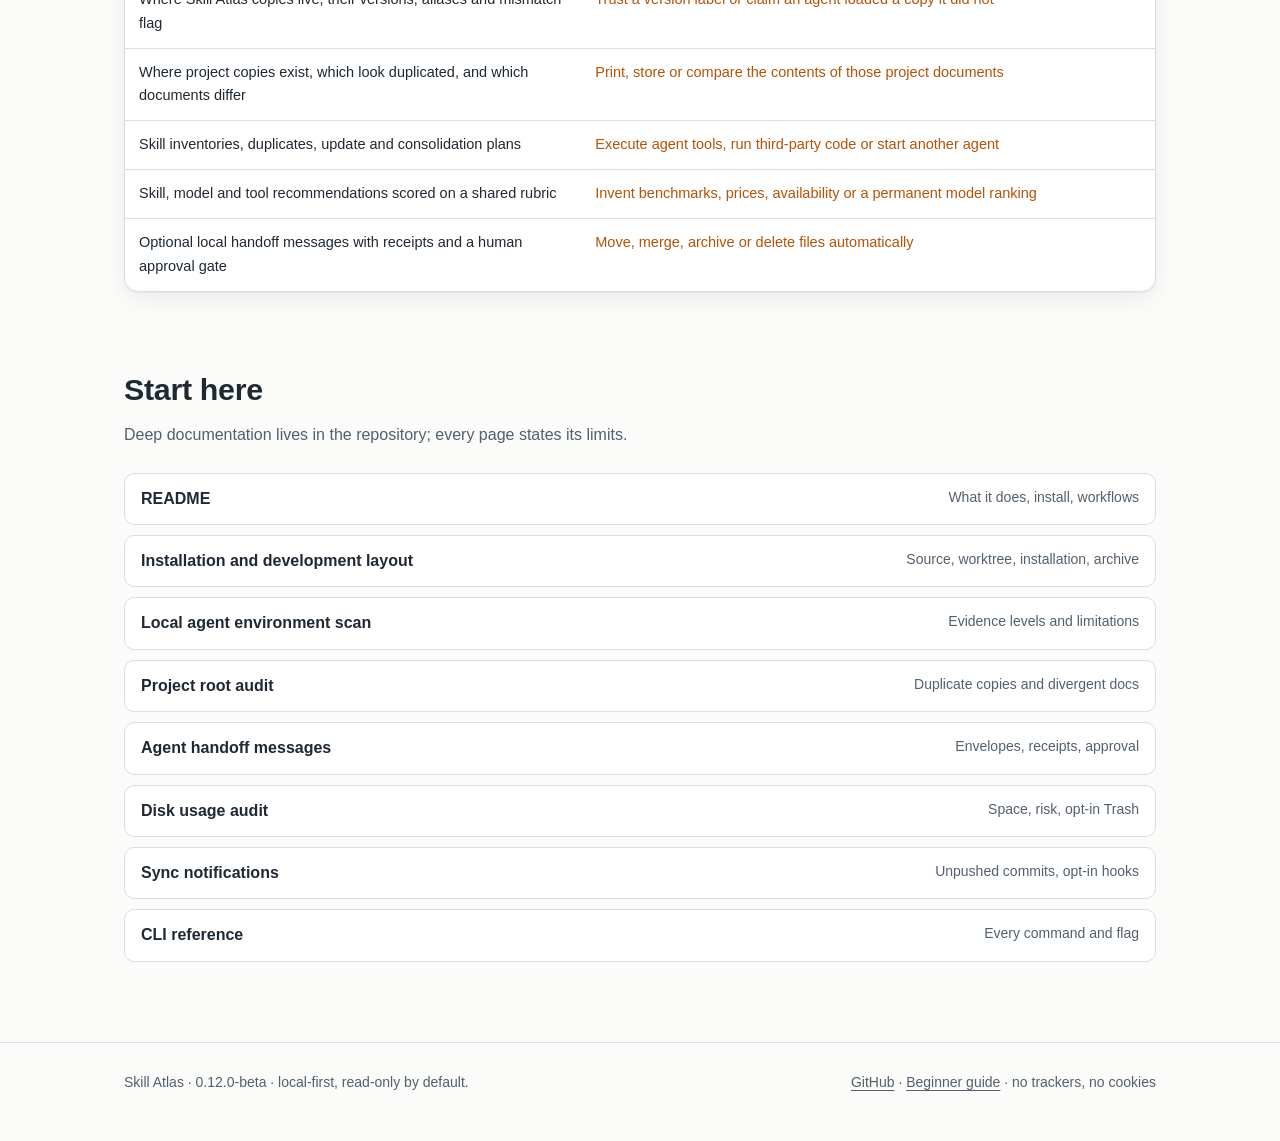
==== commit 60238453: "docs: close out 0.12 showcase and refresh demo - site (en/zh-CN/ru): add a 'New in 0.12' section for" ====
--- a/site/index.html
+++ b/site/index.html
@@ -19,6 +19,7 @@
       <a class="brand" href="./">Skill Atlas</a>
       <nav aria-label="Main">
         <a href="#why">Why</a>
+        <a href="#whats-new">New</a>
         <a href="#demo">Demo</a>
         <a href="#how">How it works</a>
         <a href="#refuses">Boundaries</a>
@@ -42,7 +43,7 @@
         <p class="lede">
           Skill Atlas reports which coding agents exist on your machine, where each one loads rules and skills from,
           whether your local Skill Atlas copies disagree, and where the same project exists in more than one place
-          with drifted documents. It is a skill for Codex, Claude Code, DeepSeek Harness, OpenCode, WorkBuddy,
+          with drifted documents. It also audits what agent work leaves on disk and reminds you about local-only commits before a handoff. It is a skill for Codex, Claude Code, DeepSeek Harness, OpenCode, WorkBuddy,
           Kimi Code and other agent tools.
         </p>
         <div class="actions">
@@ -50,6 +51,25 @@
           <a class="button" href="https://github.com/Jorgut/skill-atlas">Source on GitHub</a>
         </div>
         <pre id="install"><code>npx skills add Jorgut/skill-atlas</code></pre>
+      </section>
+
+      <section id="whats-new" aria-labelledby="whats-new-title">
+        <h2 id="whats-new-title">New in 0.12</h2>
+        <p class="section-note">Three additions for the part of agent work that happens after the code exists.</p>
+        <div class="grid three">
+          <div class="card">
+            <h3>Disk audit</h3>
+            <p><code>disk scan</code> reports what agent work uses on disk — sessions, caches, media, build artifacts and Git objects — with risk levels and an opt-in move-to-Trash cleanup.</p>
+          </div>
+          <div class="card">
+            <h3>Push reminders</h3>
+            <p><code>checkpoint</code> and <code>handoff</code> now warn when commits are local-only or behind the remote. <code>sync status</code> shows the same evidence on demand, without fetching or pushing.</p>
+          </div>
+          <div class="card">
+            <h3>Lightweight notifications</h3>
+            <p><code>sync notify</code> can watch chosen repositories and their worktrees, then send a macOS notification only when a push is actually needed. Silent when clean; never auto-pushes.</p>
+          </div>
+        </div>
       </section>
 
       <section id="why" aria-labelledby="why-title">
@@ -174,6 +194,8 @@
           <a href="https://github.com/Jorgut/skill-atlas/blob/main/docs/agent-environments.md"><strong>Local agent environment scan</strong><span>Evidence levels and limitations</span></a>
           <a href="https://github.com/Jorgut/skill-atlas/blob/main/docs/project-root-audit.md"><strong>Project root audit</strong><span>Duplicate copies and divergent docs</span></a>
           <a href="https://github.com/Jorgut/skill-atlas/blob/main/docs/agent-messaging.md"><strong>Agent handoff messages</strong><span>Envelopes, receipts, approval</span></a>
+          <a href="https://github.com/Jorgut/skill-atlas/blob/main/docs/disk-scan.md"><strong>Disk usage audit</strong><span>Space, risk, opt-in Trash</span></a>
+          <a href="https://github.com/Jorgut/skill-atlas/blob/main/docs/sync-notify.md"><strong>Sync notifications</strong><span>Unpushed commits, opt-in hooks</span></a>
           <a href="https://github.com/Jorgut/skill-atlas/blob/main/docs/cli-reference.md"><strong>CLI reference</strong><span>Every command and flag</span></a>
         </div>
       </section>
@@ -182,7 +204,7 @@
 
   <footer>
     <div class="wrap">
-      <span>Skill Atlas · local-first, read-only by default.</span>
+      <span>Skill Atlas · 0.12.0-beta · local-first, read-only by default.</span>
       <span><a href="https://github.com/Jorgut/skill-atlas">GitHub</a> · <a href="https://github.com/Jorgut/skill-atlas/blob/main/docs/GETTING_STARTED.en.md">Beginner guide</a> · no trackers, no cookies</span>
     </div>
   </footer>
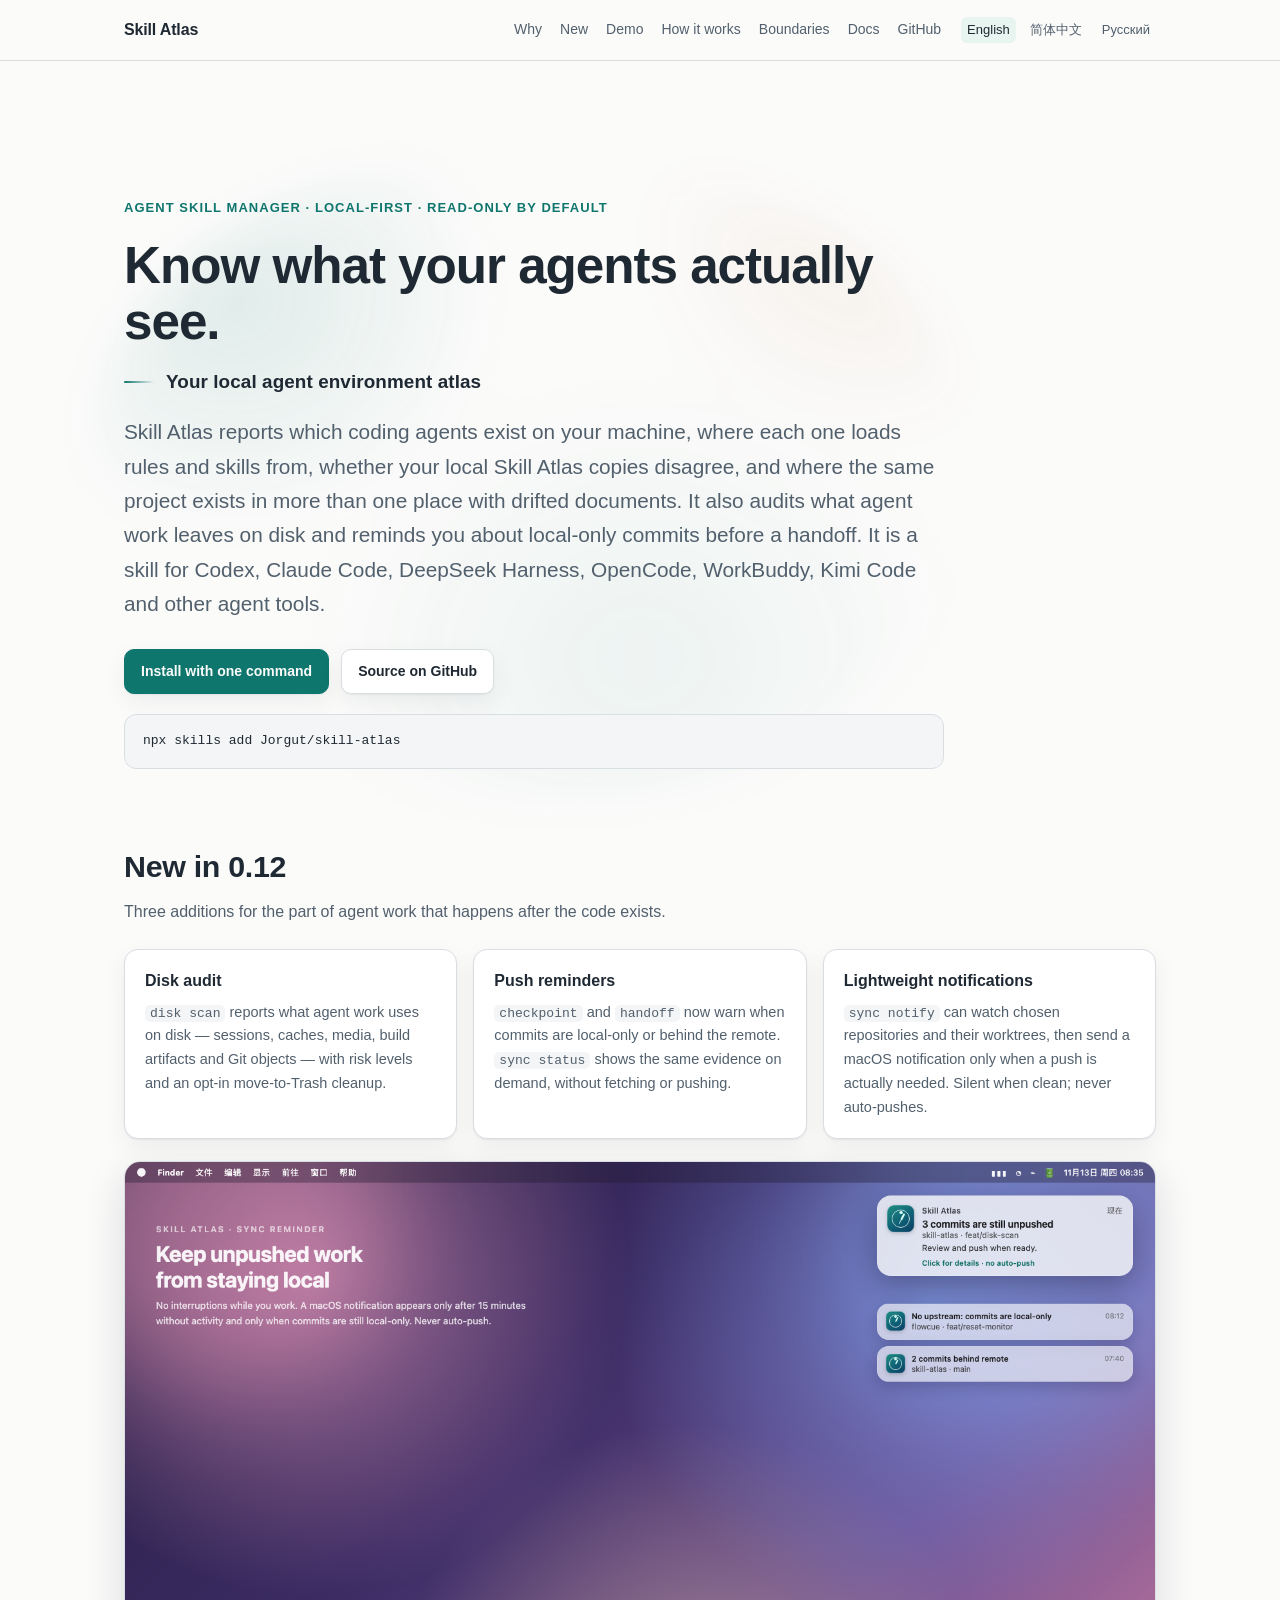
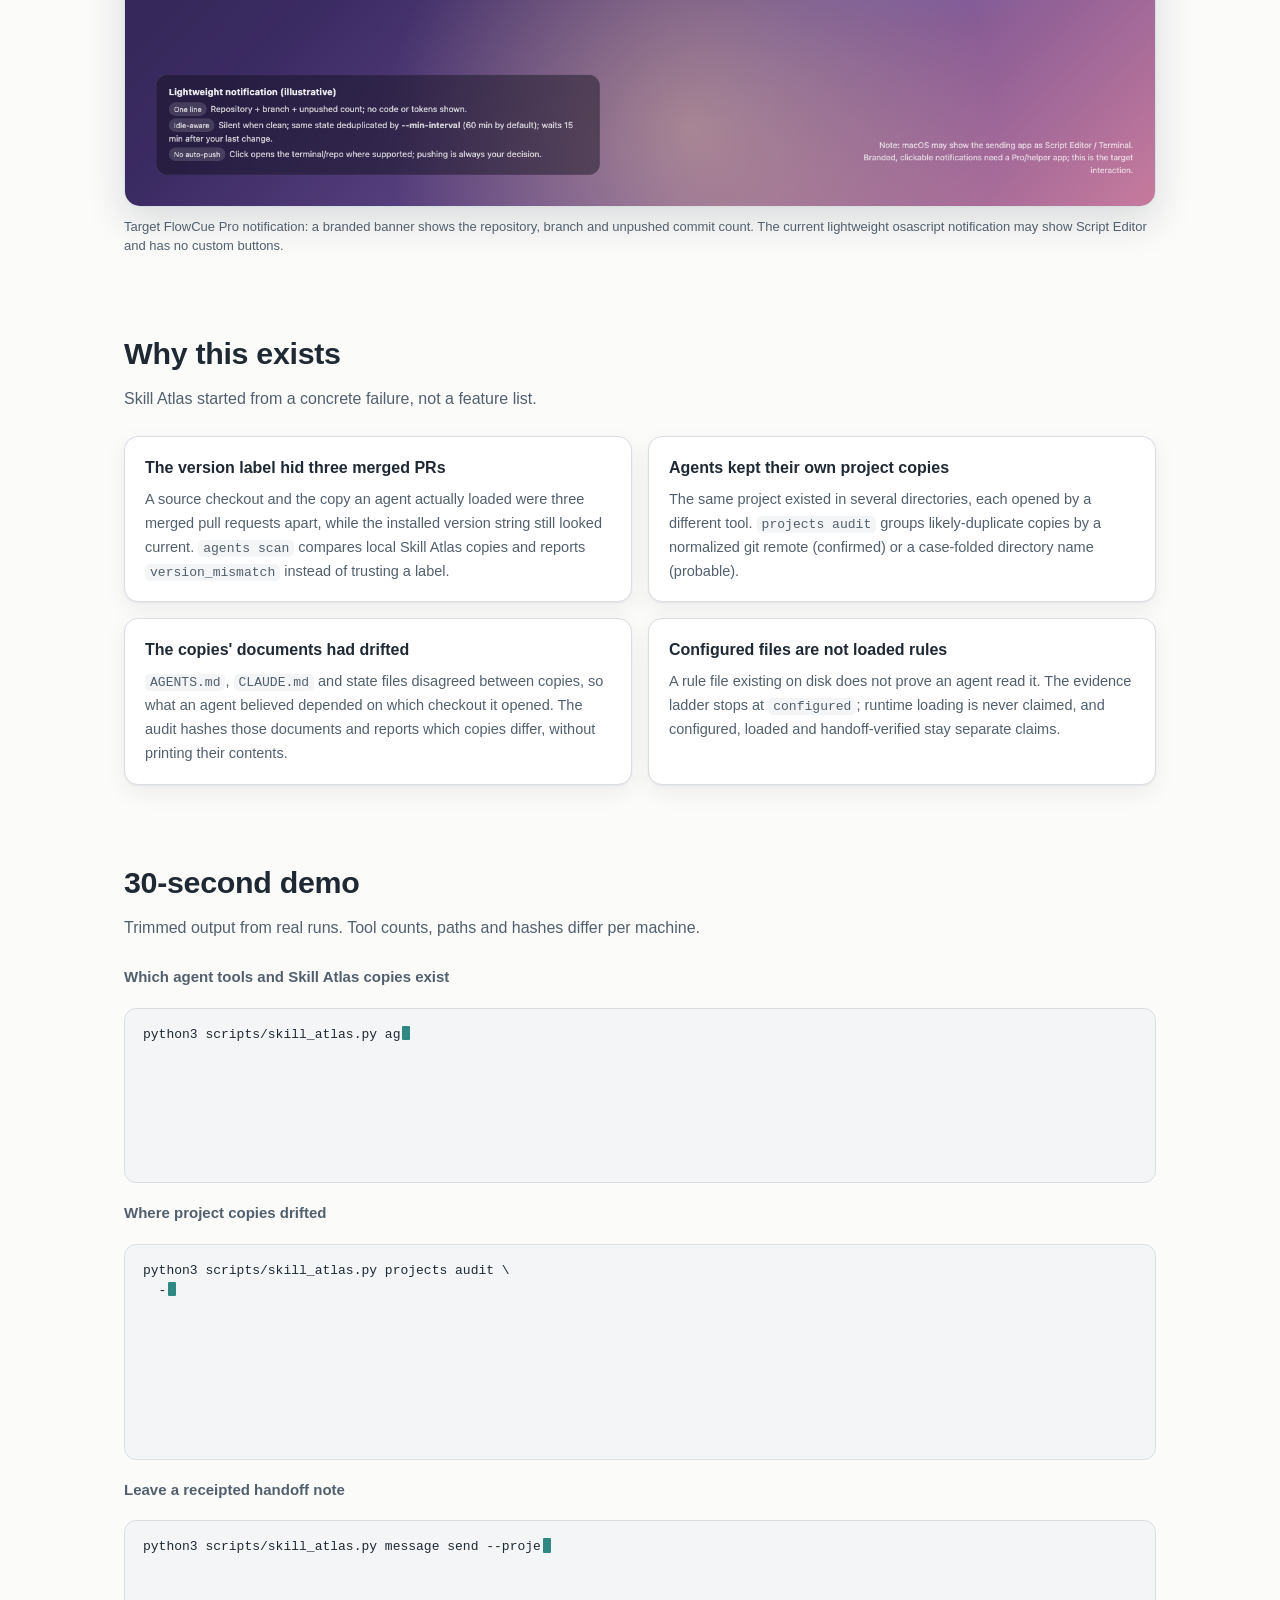
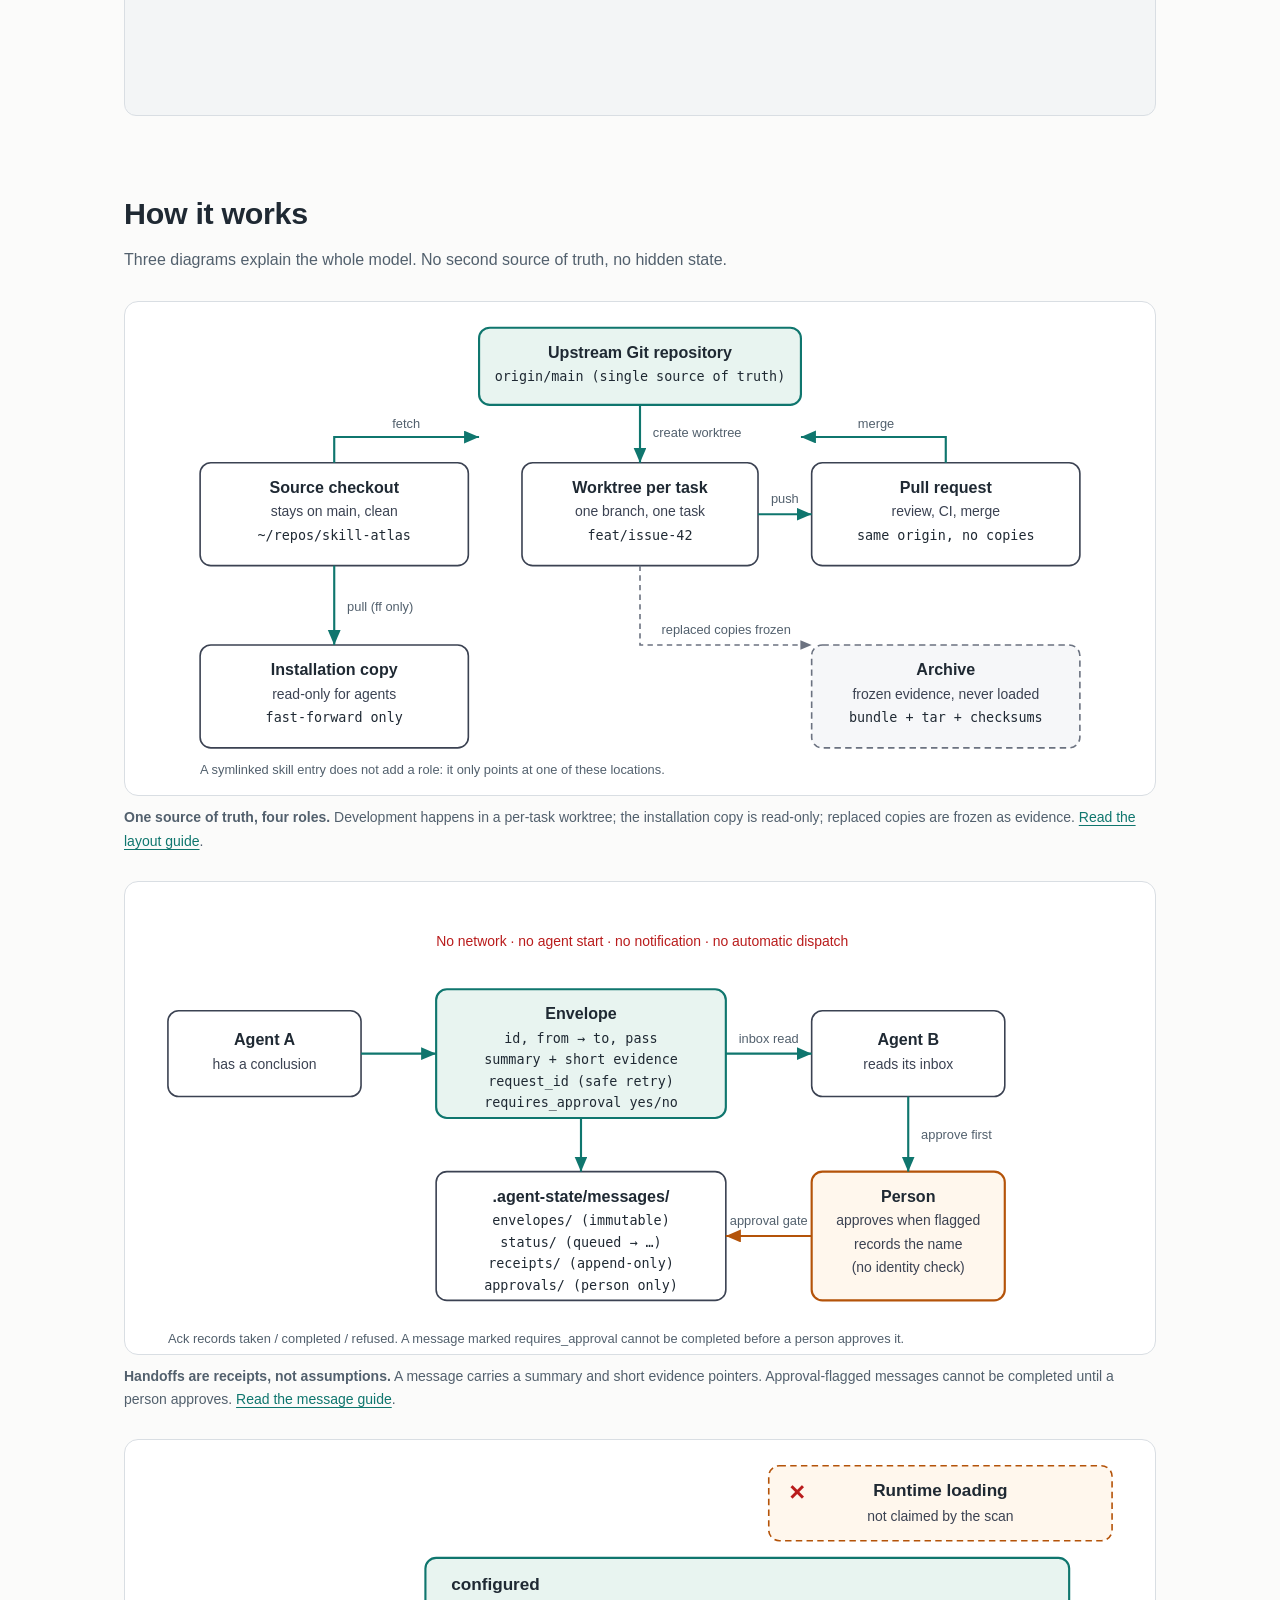
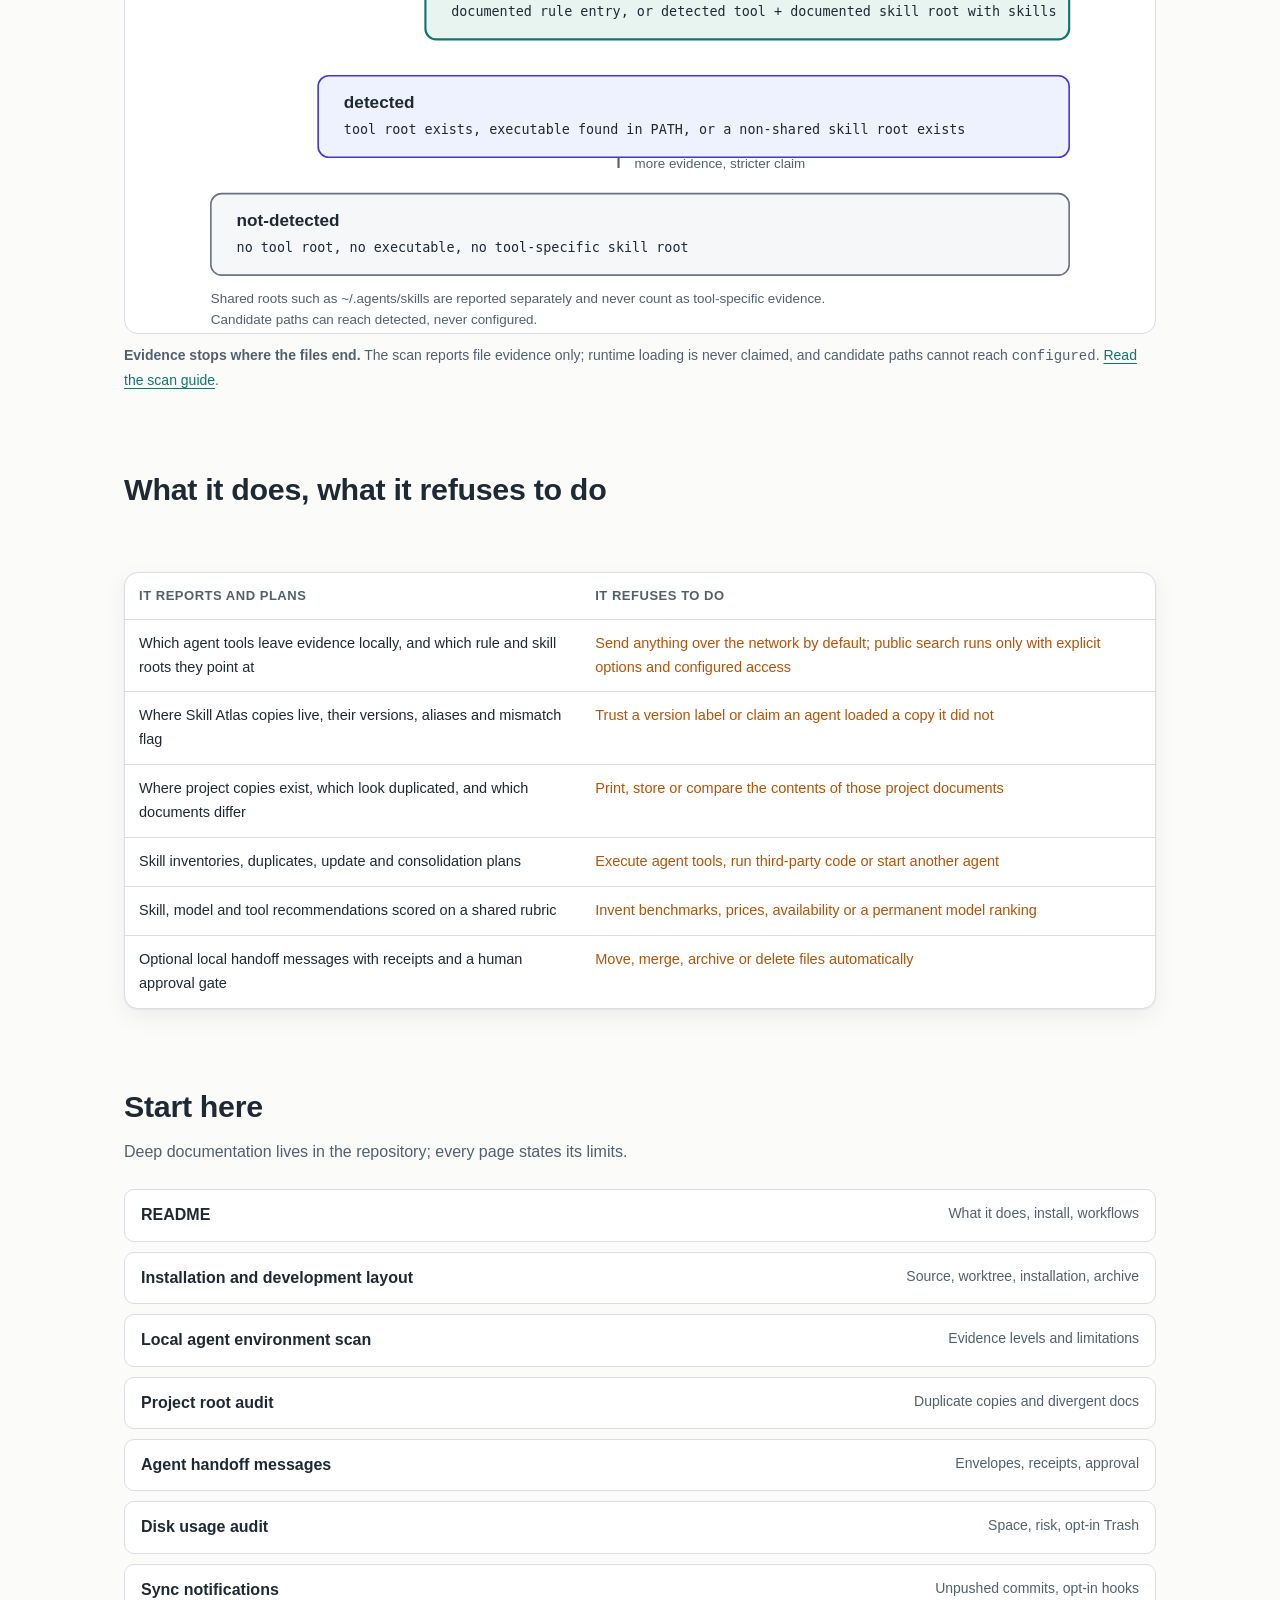
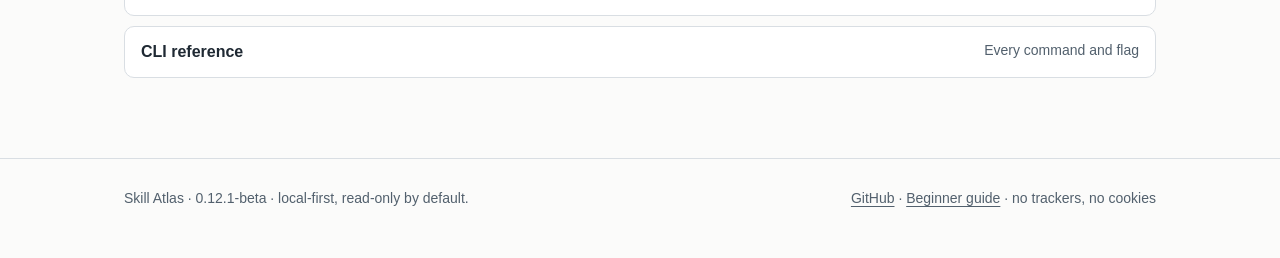
==== commit c070d07b: "feat(sync): idle-aware reminders, sound, log and test notification Add the notification UX refinemen" ====
--- a/site/index.html
+++ b/site/index.html
@@ -70,6 +70,10 @@
             <p><code>sync notify</code> can watch chosen repositories and their worktrees, then send a macOS notification only when a push is actually needed. Silent when clean; never auto-pushes.</p>
           </div>
         </div>
+        <figure class="mockup">
+          <img src="assets/sync-notification-mockup.en.png" alt="Target FlowCue Pro notification: a branded banner shows the repository, branch and unpushed commit count. The current lightweight osascript notification may show Script Editor and has no custom buttons.">
+          <figcaption>Target FlowCue Pro notification: a branded banner shows the repository, branch and unpushed commit count. The current lightweight osascript notification may show Script Editor and has no custom buttons.</figcaption>
+        </figure>
       </section>
 
       <section id="why" aria-labelledby="why-title">
@@ -204,7 +208,7 @@
 
   <footer>
     <div class="wrap">
-      <span>Skill Atlas · 0.12.0-beta · local-first, read-only by default.</span>
+      <span>Skill Atlas · 0.12.1-beta · local-first, read-only by default.</span>
       <span><a href="https://github.com/Jorgut/skill-atlas">GitHub</a> · <a href="https://github.com/Jorgut/skill-atlas/blob/main/docs/GETTING_STARTED.en.md">Beginner guide</a> · no trackers, no cookies</span>
     </div>
   </footer>
--- a/site/styles.css
+++ b/site/styles.css
@@ -407,3 +407,7 @@
   .links a:focus-visible { transform: none; }
   header.site nav a::after { transition: none; }
 }
+
+.mockup { margin: 22px 0 0; }
+.mockup img { display: block; width: 100%; height: auto; border-radius: 16px; box-shadow: 0 14px 40px rgba(8, 21, 34, .14); }
+.mockup figcaption { margin-top: 10px; color: var(--muted); font-size: 13px; line-height: 1.5; }
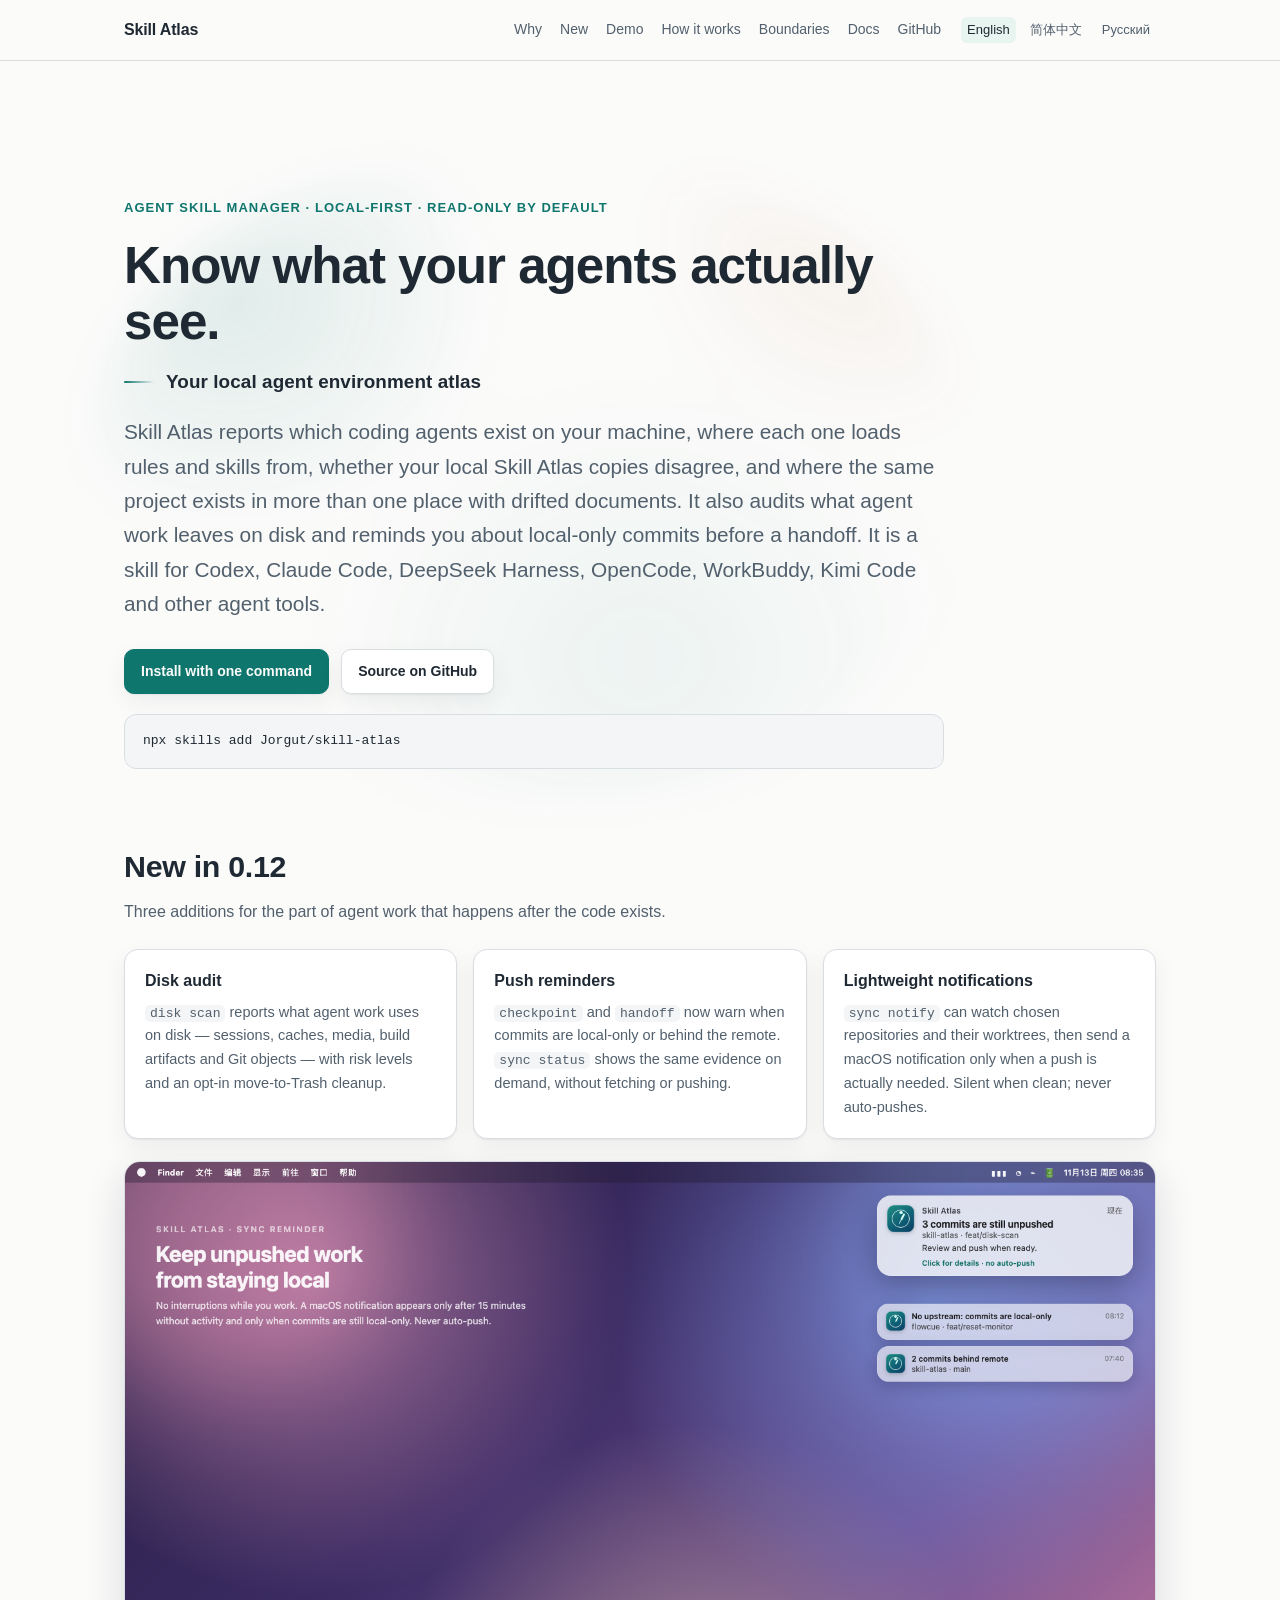
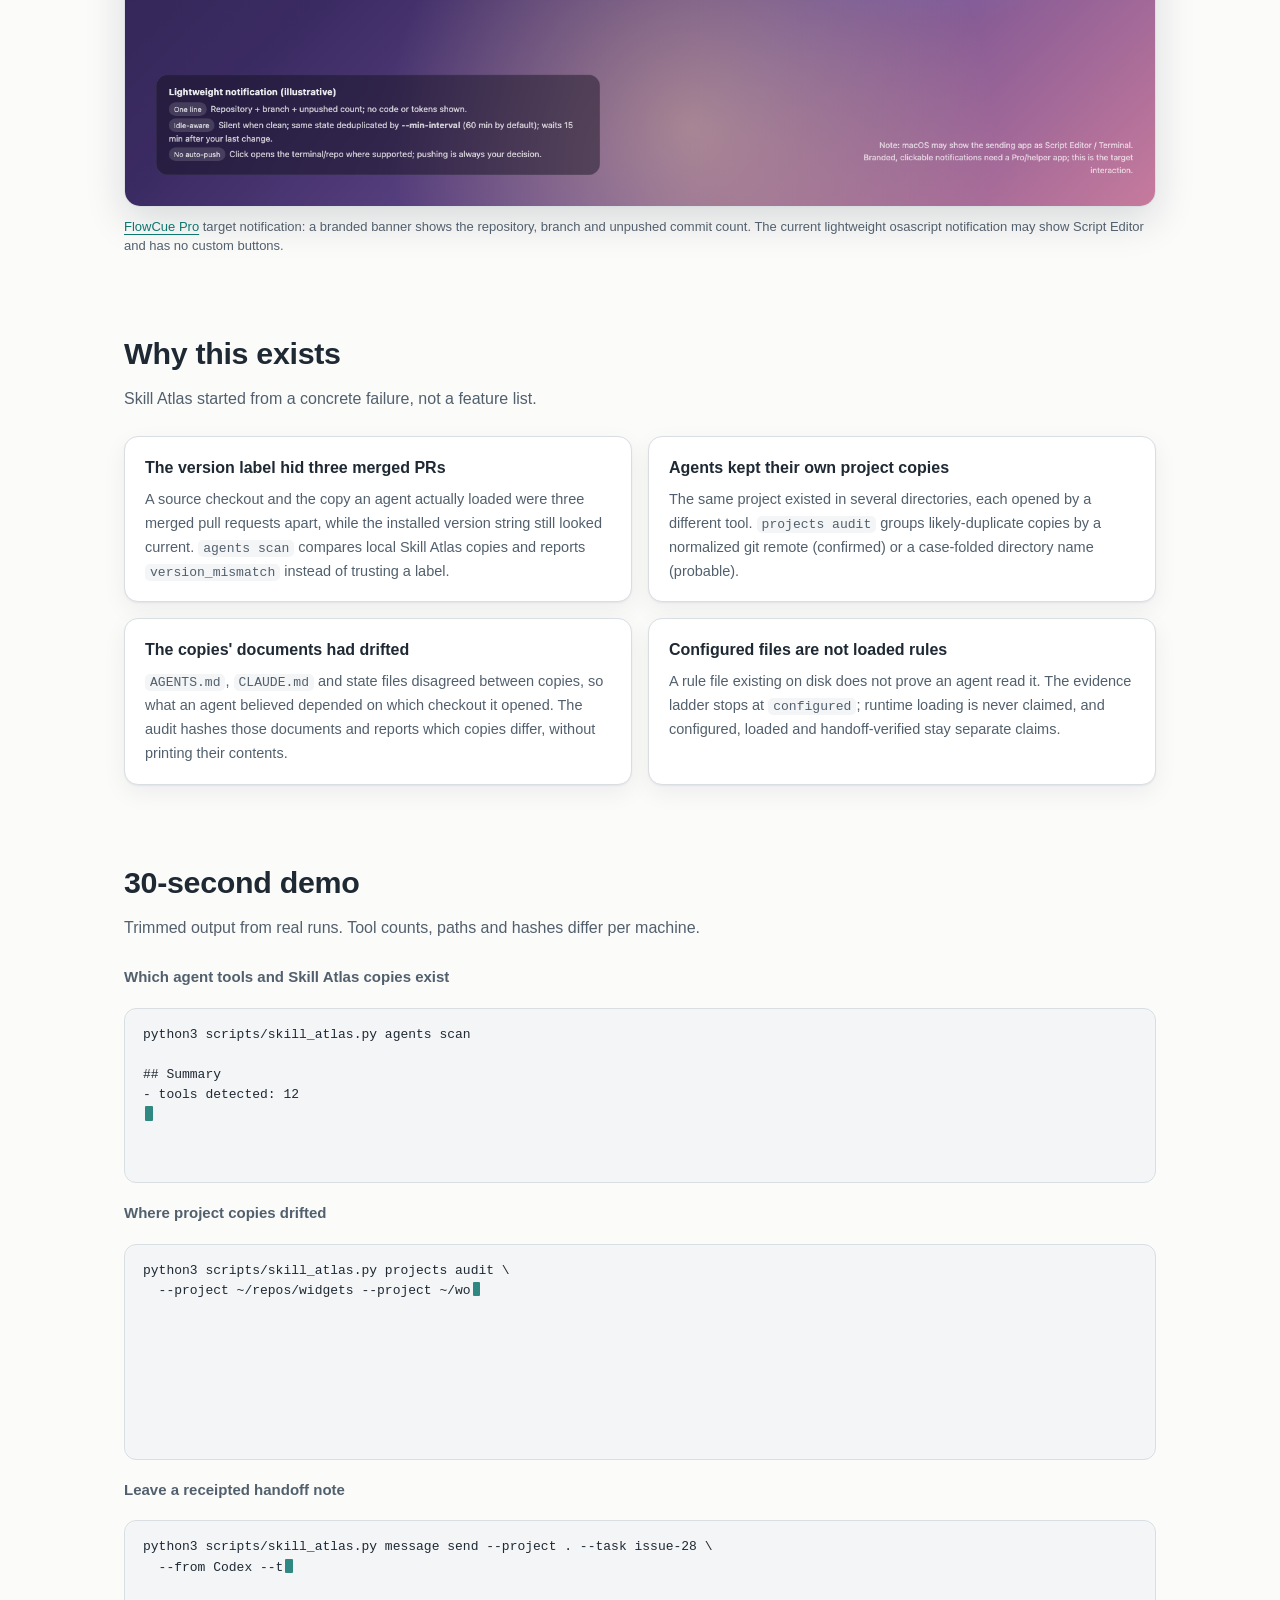
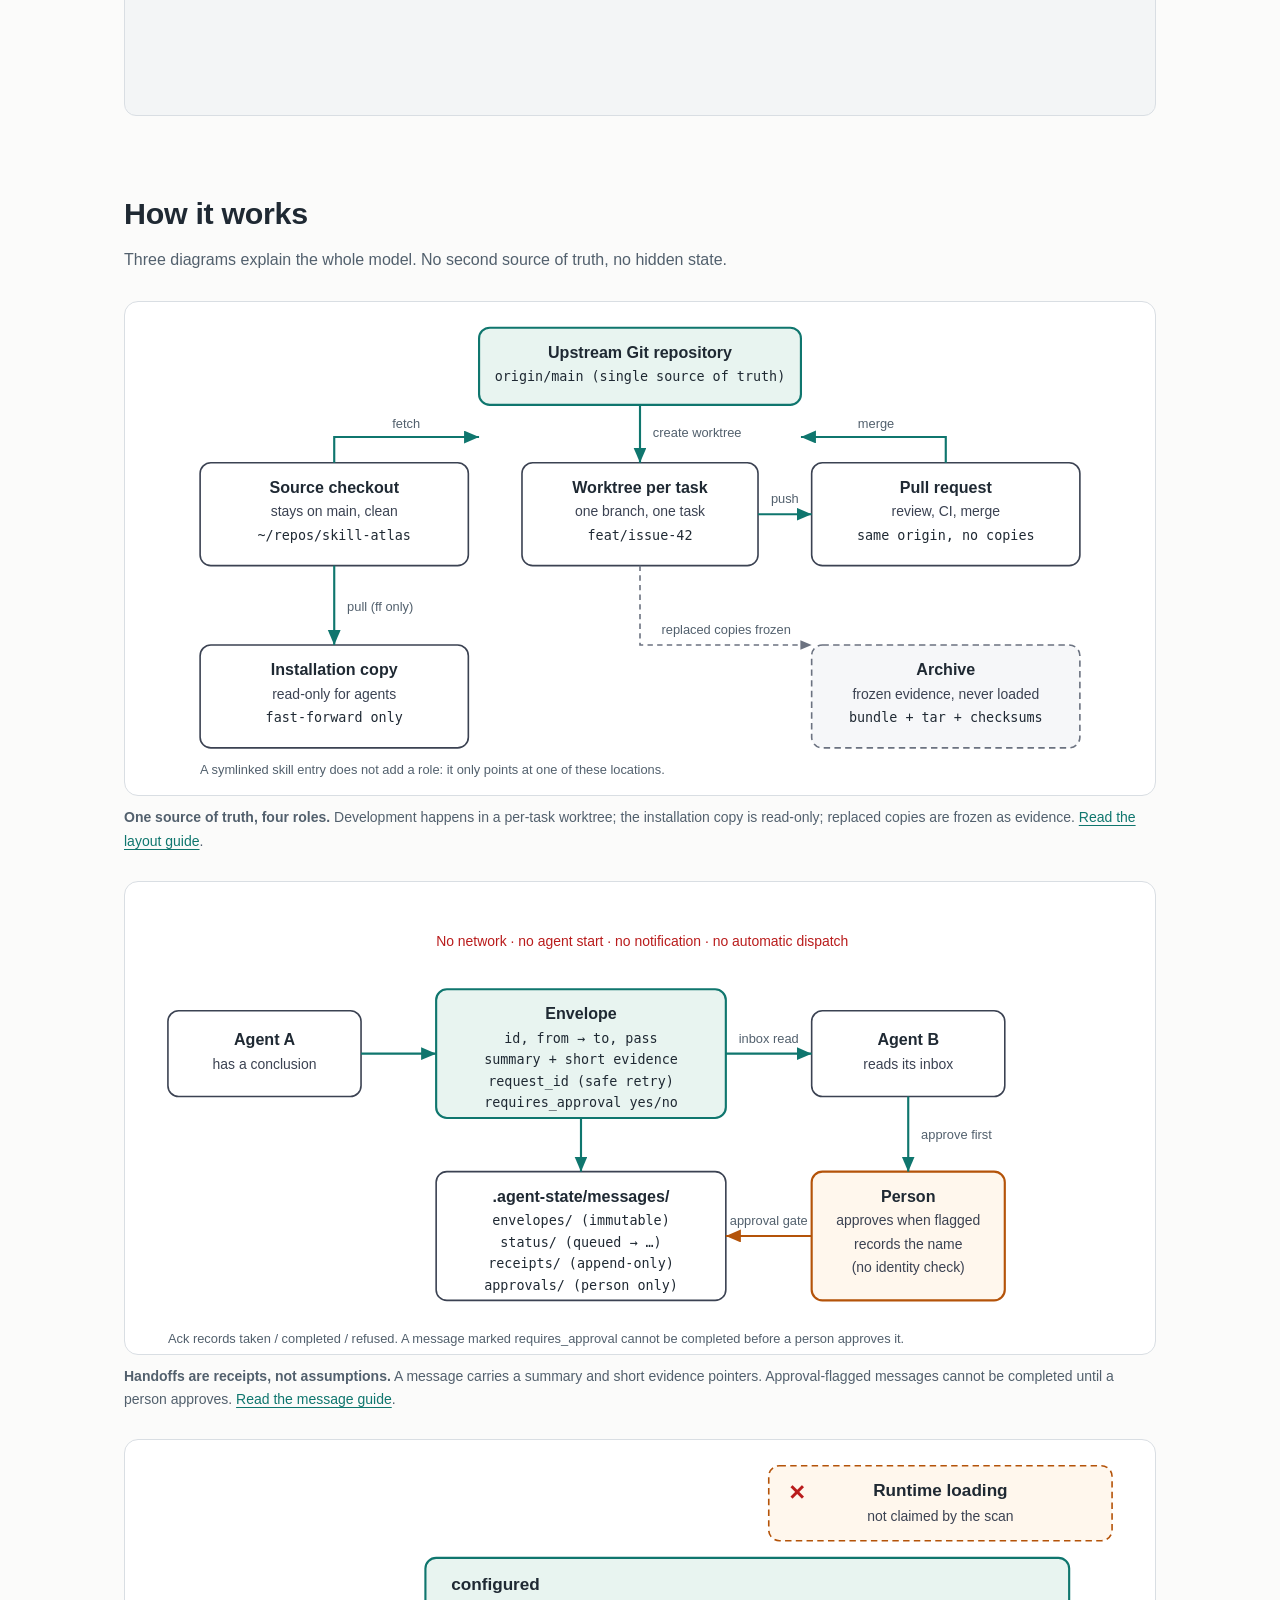
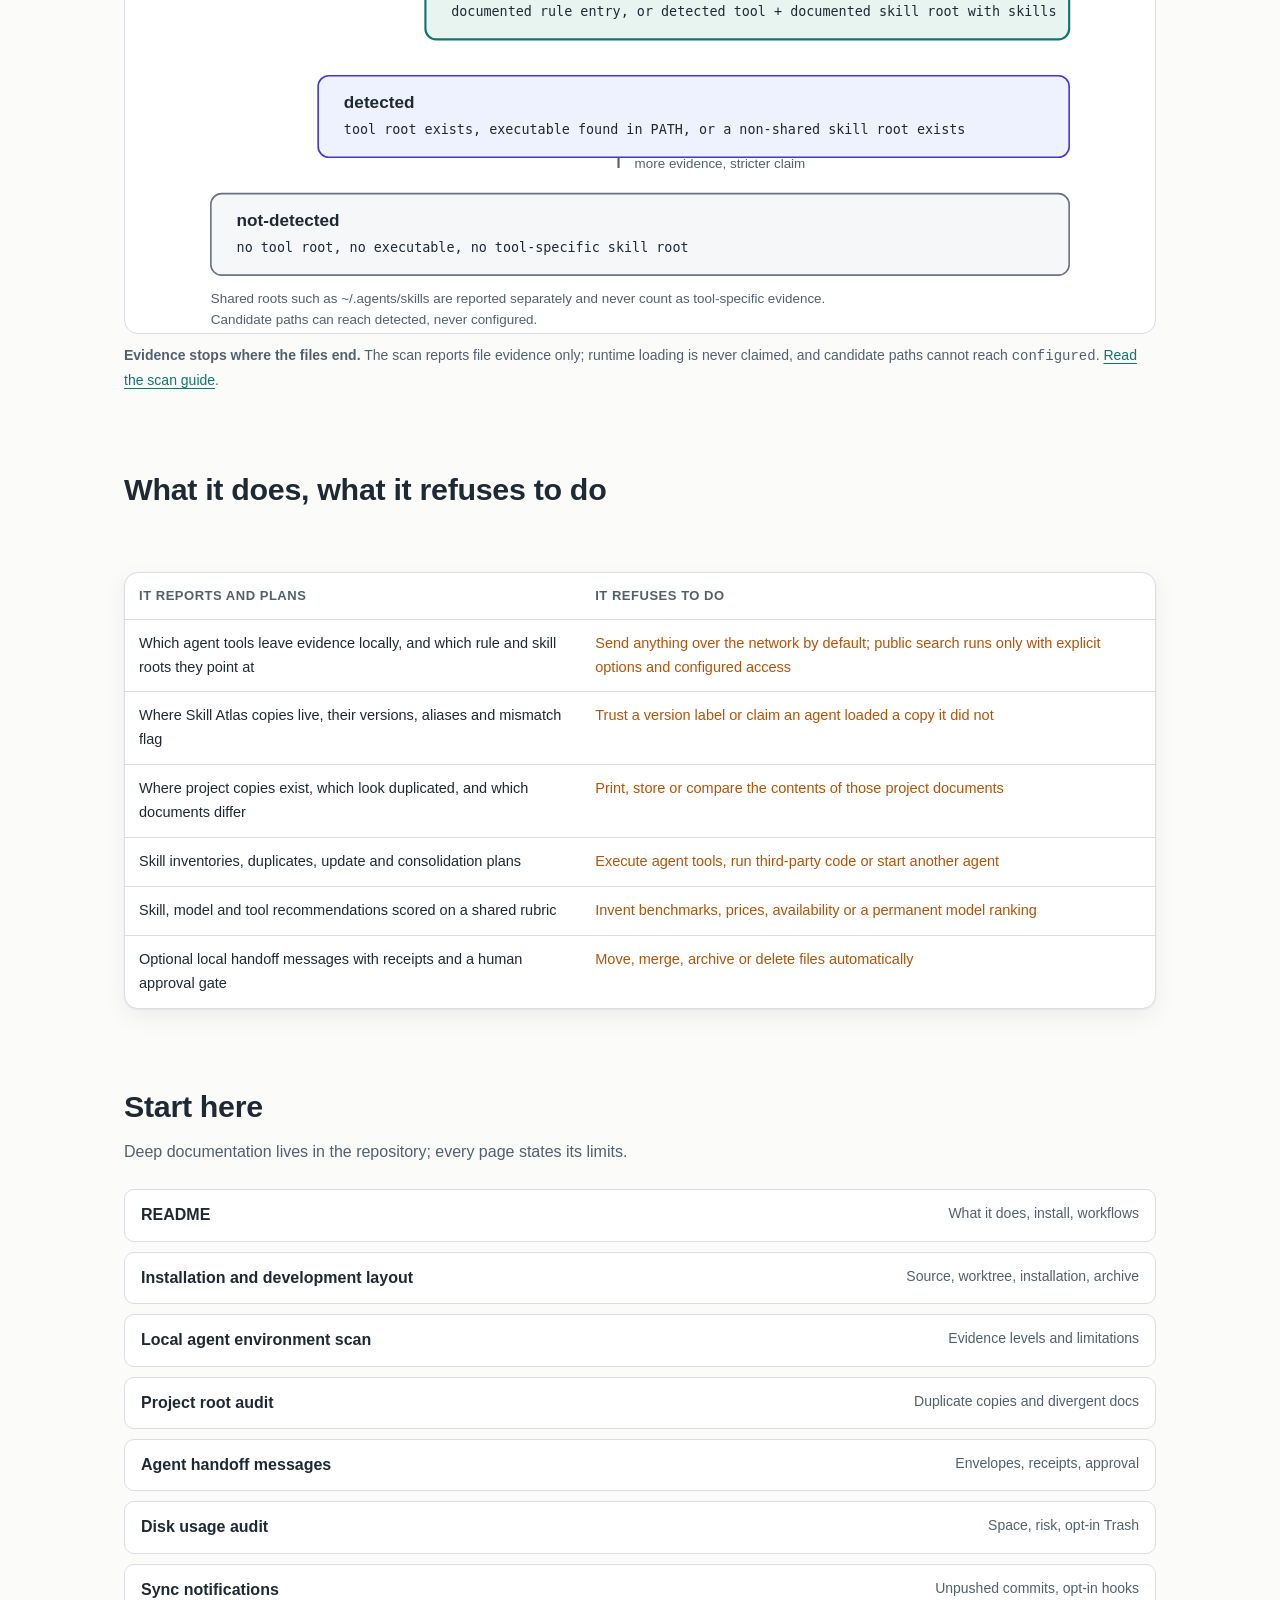
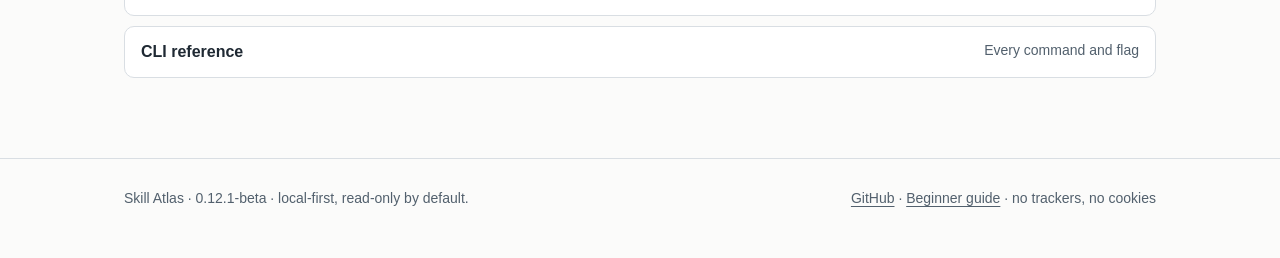
==== commit 05ff06d9: "fix(site): load localized mockups and link FlowCue Pro Chinese and Russian pages resolved assets/ un" ====
--- a/site/index.html
+++ b/site/index.html
@@ -72,7 +72,7 @@
         </div>
         <figure class="mockup">
           <img src="assets/sync-notification-mockup.en.png" alt="Target FlowCue Pro notification: a branded banner shows the repository, branch and unpushed commit count. The current lightweight osascript notification may show Script Editor and has no custom buttons.">
-          <figcaption>Target FlowCue Pro notification: a branded banner shows the repository, branch and unpushed commit count. The current lightweight osascript notification may show Script Editor and has no custom buttons.</figcaption>
+          <figcaption><a href="https://github.com/Jorgut/flowcue">FlowCue Pro</a> target notification: a branded banner shows the repository, branch and unpushed commit count. The current lightweight osascript notification may show Script Editor and has no custom buttons.</figcaption>
         </figure>
       </section>
 
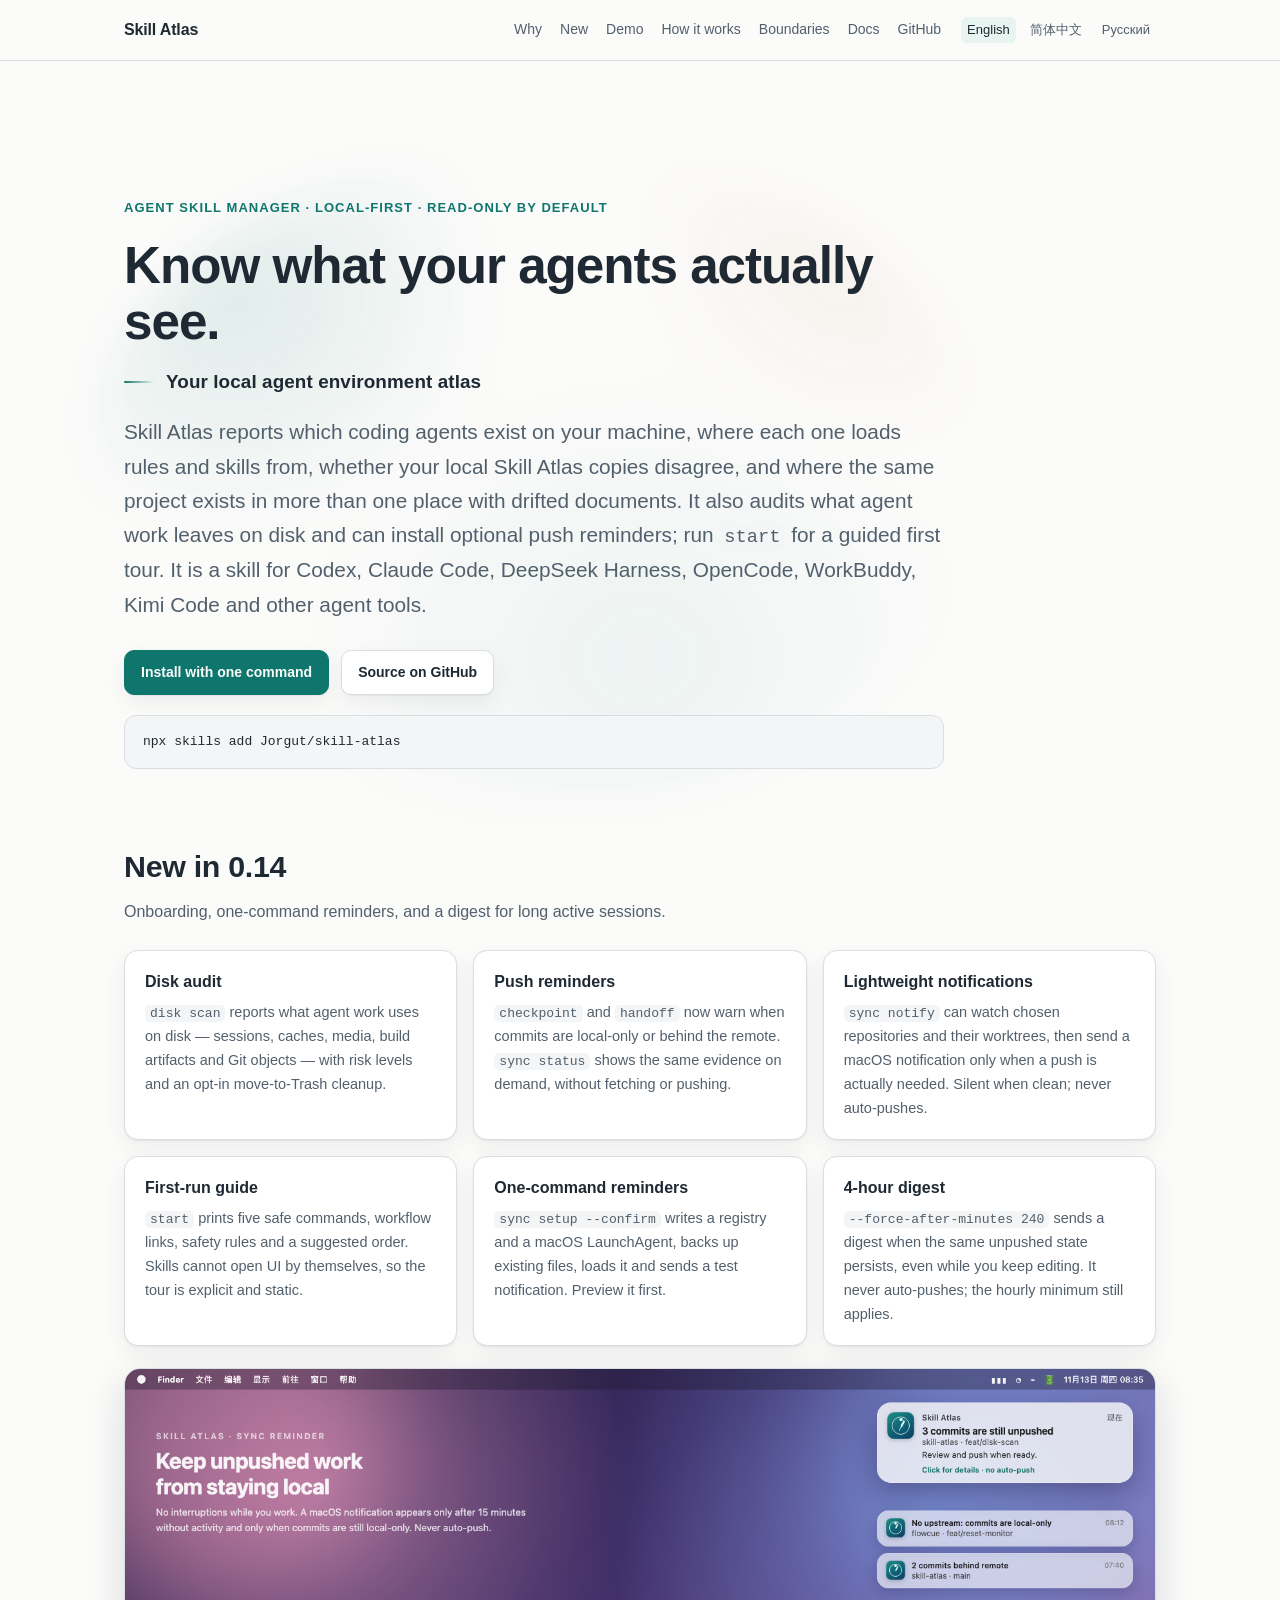
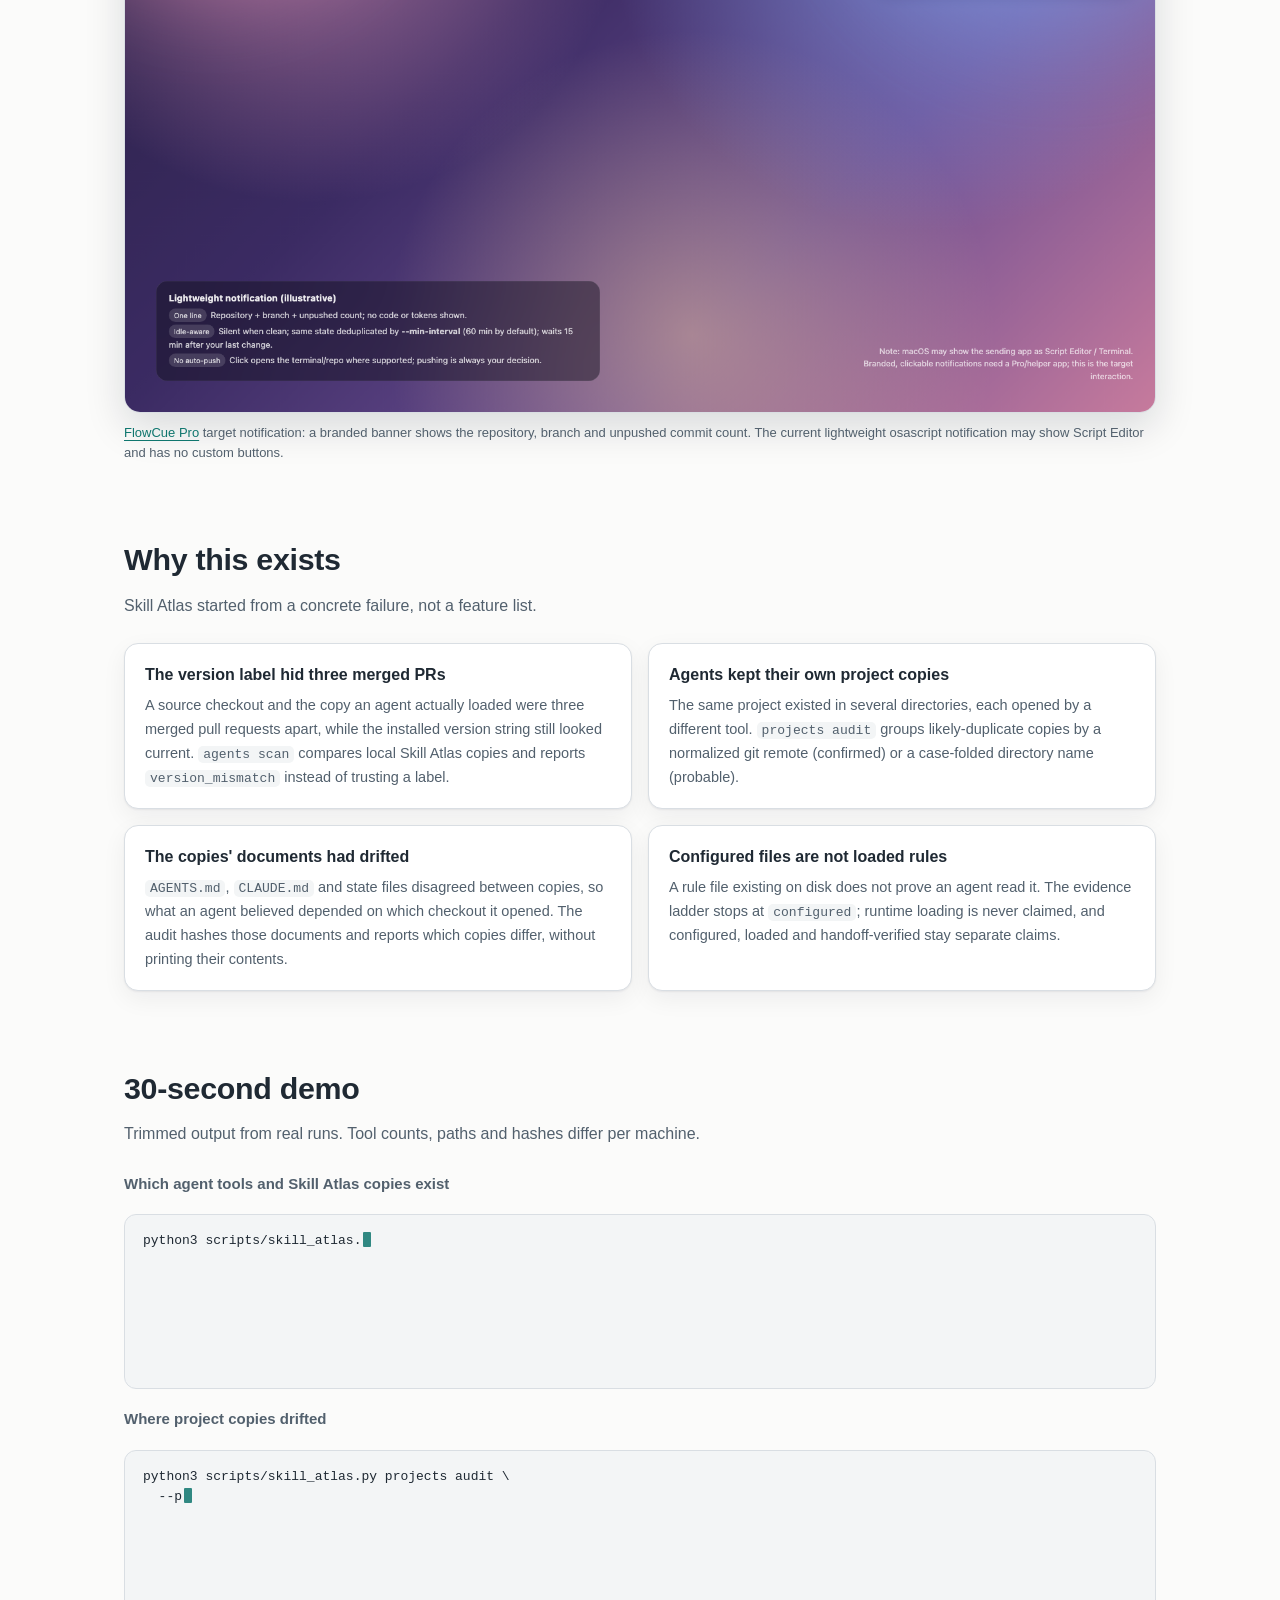
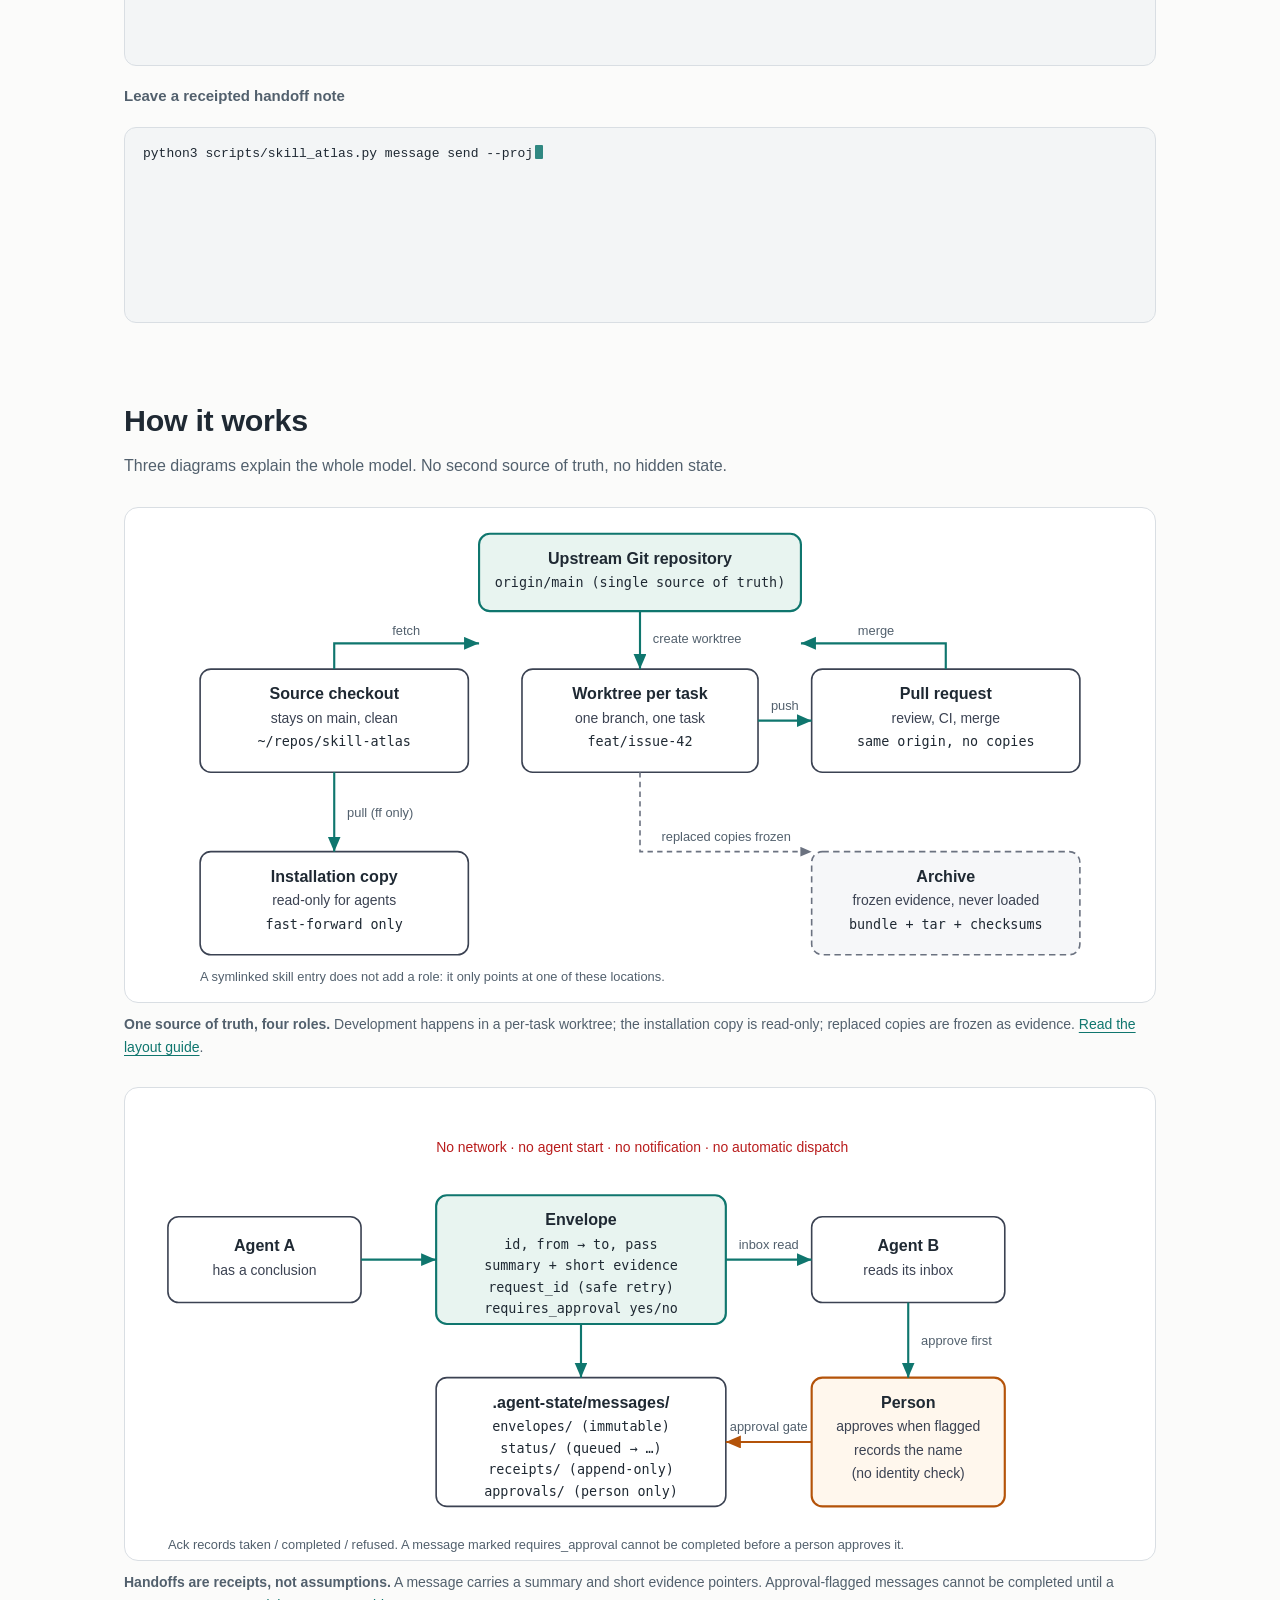
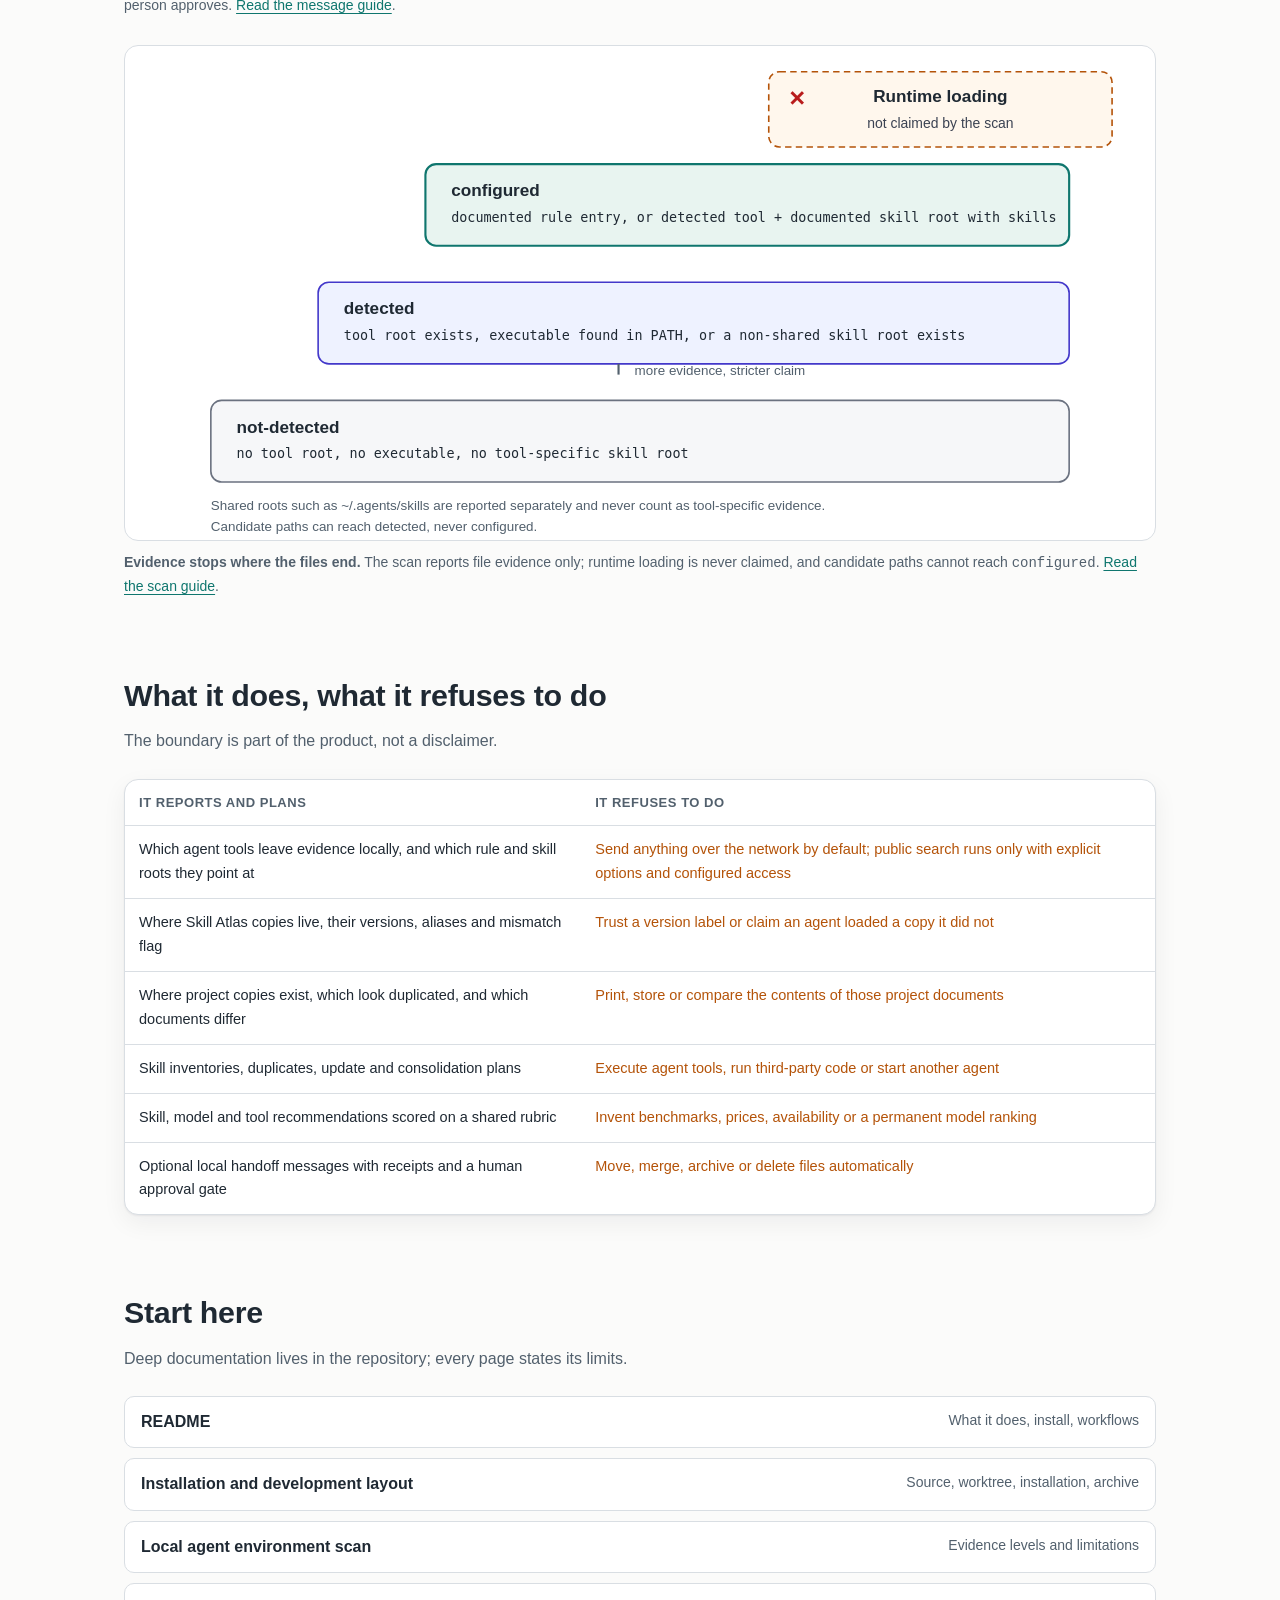
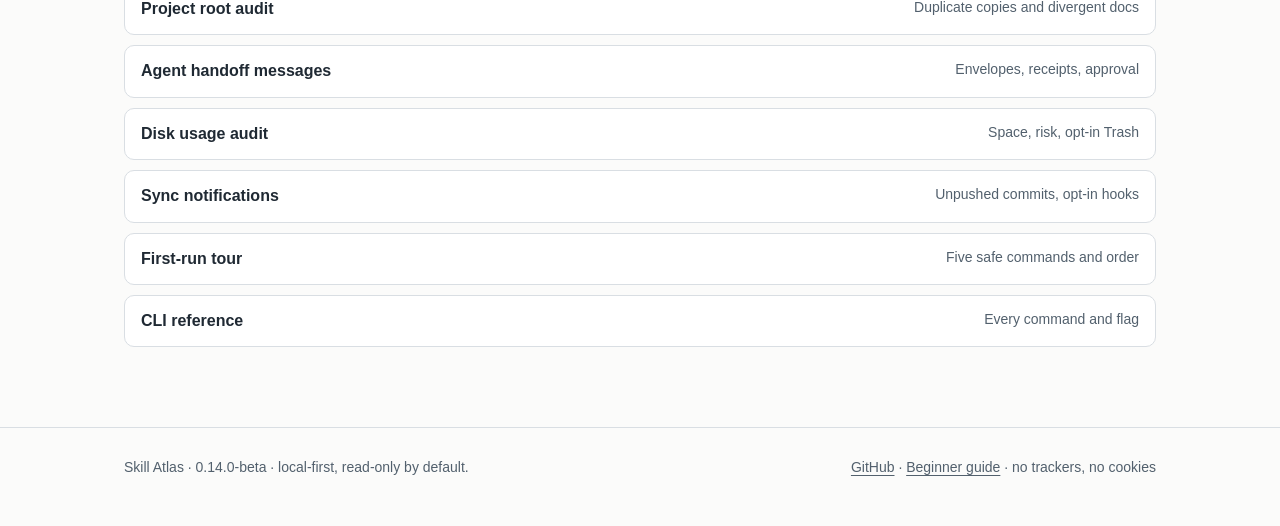
==== commit e48660c6: "docs: refresh 0.14 intro on GitHub and site Update the repo lede and the three site languages to cov" ====
--- a/site/index.html
+++ b/site/index.html
@@ -43,7 +43,7 @@
         <p class="lede">
           Skill Atlas reports which coding agents exist on your machine, where each one loads rules and skills from,
           whether your local Skill Atlas copies disagree, and where the same project exists in more than one place
-          with drifted documents. It also audits what agent work leaves on disk and reminds you about local-only commits before a handoff. It is a skill for Codex, Claude Code, DeepSeek Harness, OpenCode, WorkBuddy,
+          with drifted documents. It also audits what agent work leaves on disk and can install optional push reminders; run <code>start</code> for a guided first tour. It is a skill for Codex, Claude Code, DeepSeek Harness, OpenCode, WorkBuddy,
           Kimi Code and other agent tools.
         </p>
         <div class="actions">
@@ -54,8 +54,8 @@
       </section>
 
       <section id="whats-new" aria-labelledby="whats-new-title">
-        <h2 id="whats-new-title">New in 0.12</h2>
-        <p class="section-note">Three additions for the part of agent work that happens after the code exists.</p>
+        <h2 id="whats-new-title">New in 0.14</h2>
+        <p class="section-note">Onboarding, one-command reminders, and a digest for long active sessions.</p>
         <div class="grid three">
           <div class="card">
             <h3>Disk audit</h3>
@@ -68,6 +68,18 @@
           <div class="card">
             <h3>Lightweight notifications</h3>
             <p><code>sync notify</code> can watch chosen repositories and their worktrees, then send a macOS notification only when a push is actually needed. Silent when clean; never auto-pushes.</p>
+          </div>
+          <div class="card">
+            <h3>First-run guide</h3>
+            <p><code>start</code> prints five safe commands, workflow links, safety rules and a suggested order. Skills cannot open UI by themselves, so the tour is explicit and static.</p>
+          </div>
+          <div class="card">
+            <h3>One-command reminders</h3>
+            <p><code>sync setup --confirm</code> writes a registry and a macOS LaunchAgent, backs up existing files, loads it and sends a test notification. Preview it first.</p>
+          </div>
+          <div class="card">
+            <h3>4-hour digest</h3>
+            <p><code>--force-after-minutes 240</code> sends a digest when the same unpushed state persists, even while you keep editing. It never auto-pushes; the hourly minimum still applies.</p>
           </div>
         </div>
         <figure class="mockup">
@@ -200,6 +212,7 @@
           <a href="https://github.com/Jorgut/skill-atlas/blob/main/docs/agent-messaging.md"><strong>Agent handoff messages</strong><span>Envelopes, receipts, approval</span></a>
           <a href="https://github.com/Jorgut/skill-atlas/blob/main/docs/disk-scan.md"><strong>Disk usage audit</strong><span>Space, risk, opt-in Trash</span></a>
           <a href="https://github.com/Jorgut/skill-atlas/blob/main/docs/sync-notify.md"><strong>Sync notifications</strong><span>Unpushed commits, opt-in hooks</span></a>
+          <a href="https://github.com/Jorgut/skill-atlas/blob/main/docs/start.md"><strong>First-run tour</strong><span>Five safe commands and order</span></a>
           <a href="https://github.com/Jorgut/skill-atlas/blob/main/docs/cli-reference.md"><strong>CLI reference</strong><span>Every command and flag</span></a>
         </div>
       </section>
@@ -208,7 +221,7 @@
 
   <footer>
     <div class="wrap">
-      <span>Skill Atlas · 0.12.1-beta · local-first, read-only by default.</span>
+      <span>Skill Atlas · 0.14.0-beta · local-first, read-only by default.</span>
       <span><a href="https://github.com/Jorgut/skill-atlas">GitHub</a> · <a href="https://github.com/Jorgut/skill-atlas/blob/main/docs/GETTING_STARTED.en.md">Beginner guide</a> · no trackers, no cookies</span>
     </div>
   </footer>
